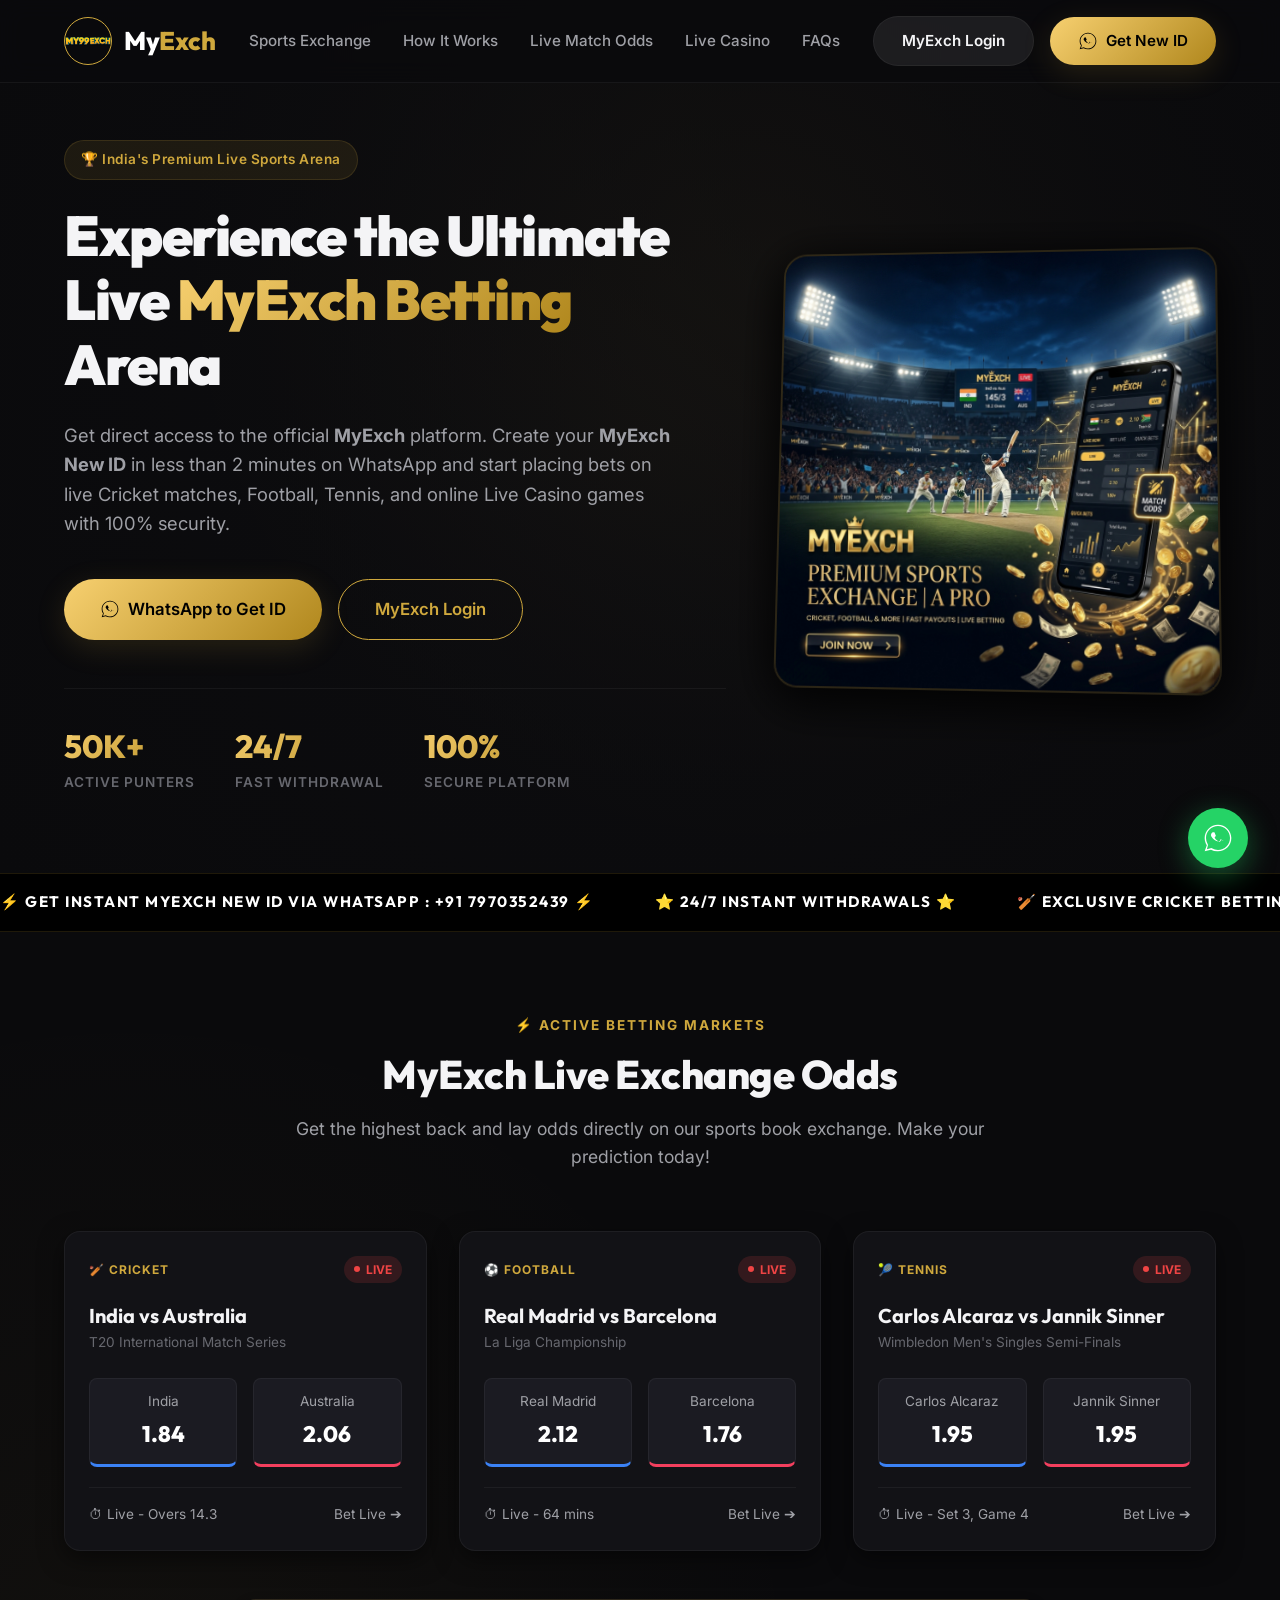
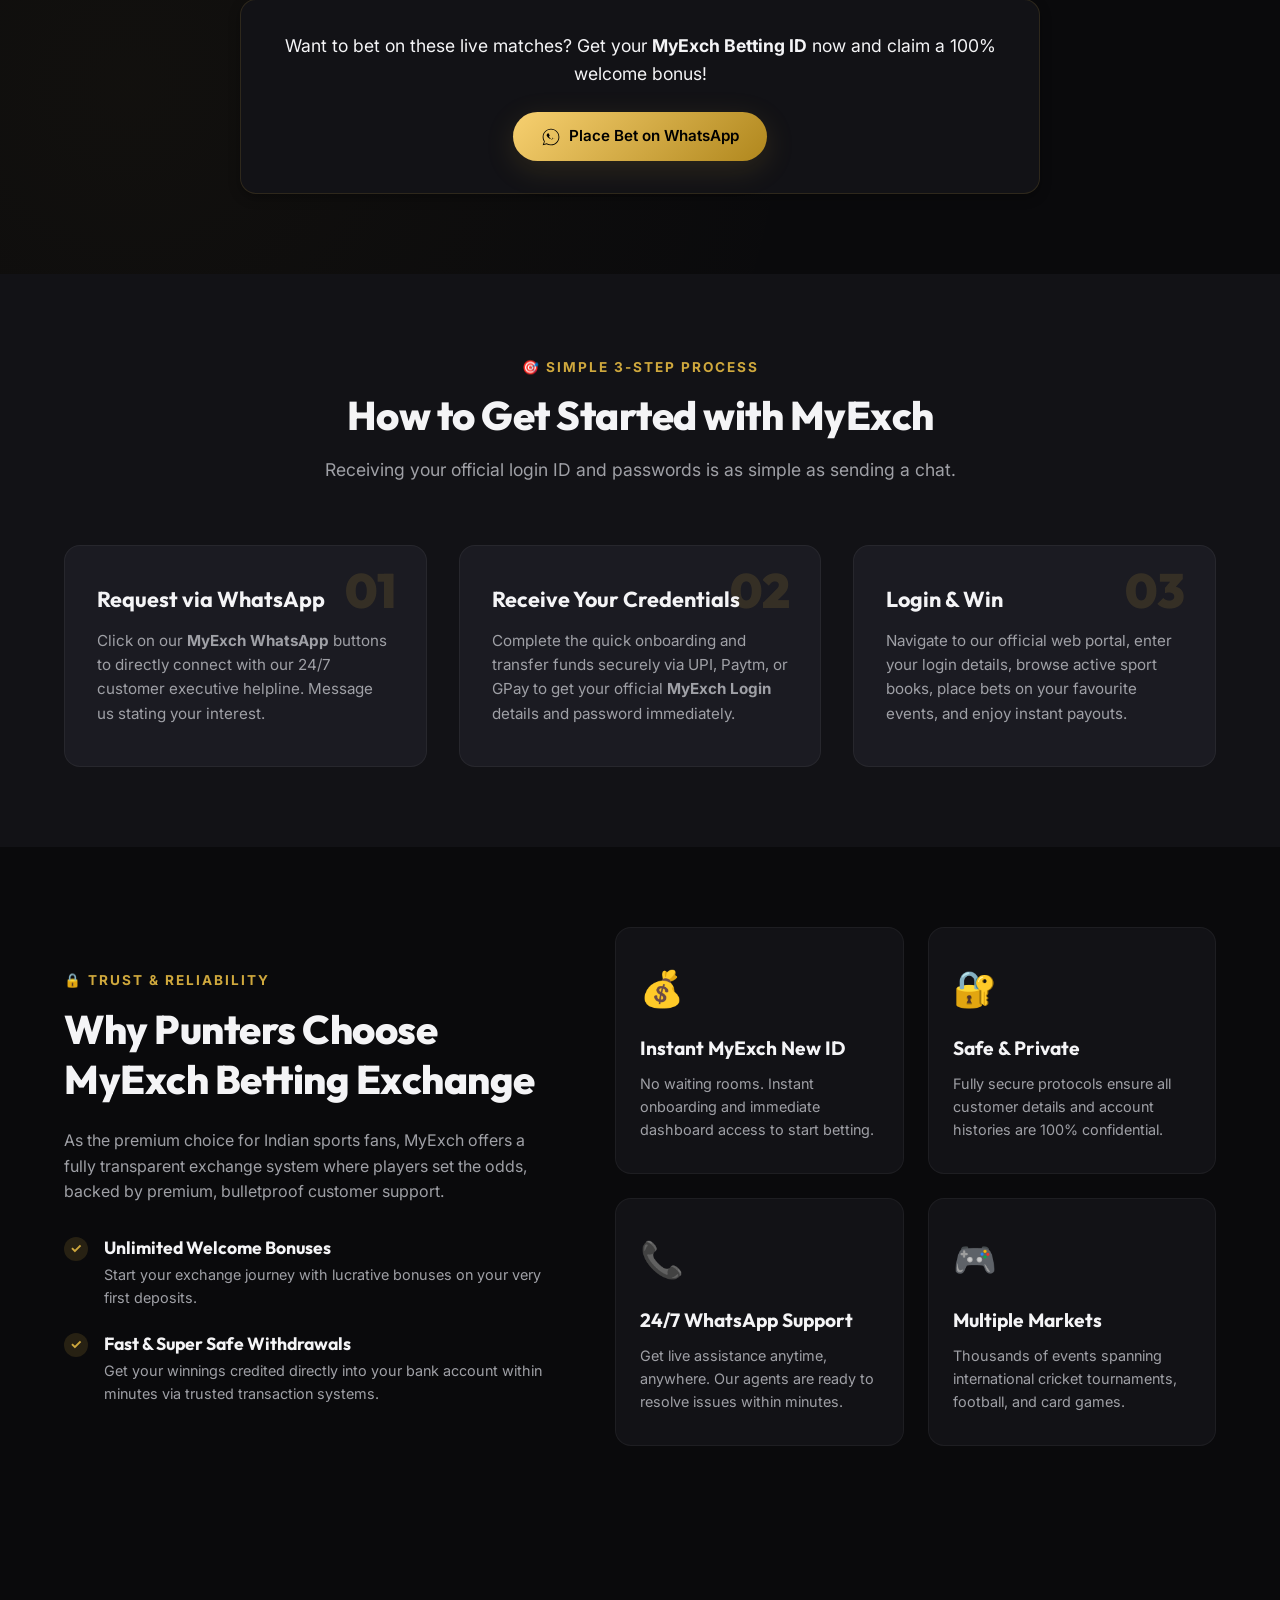
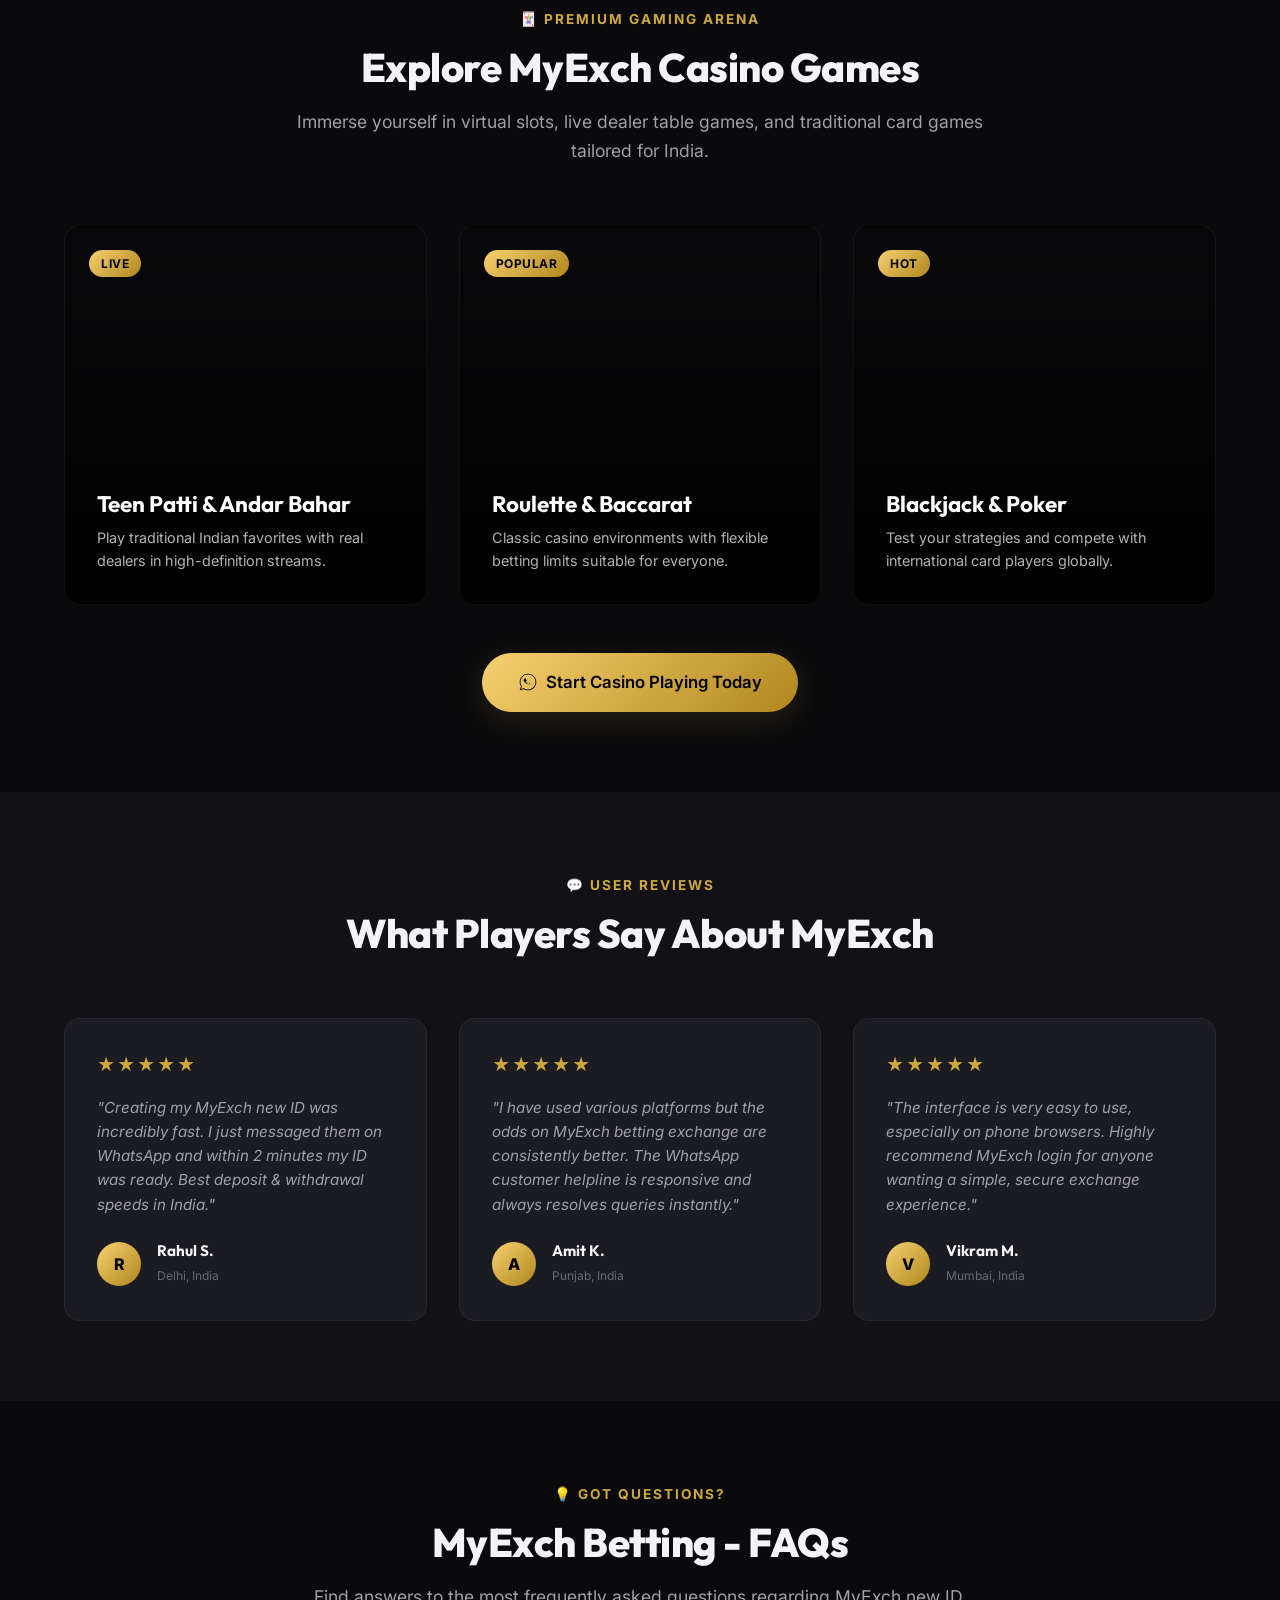
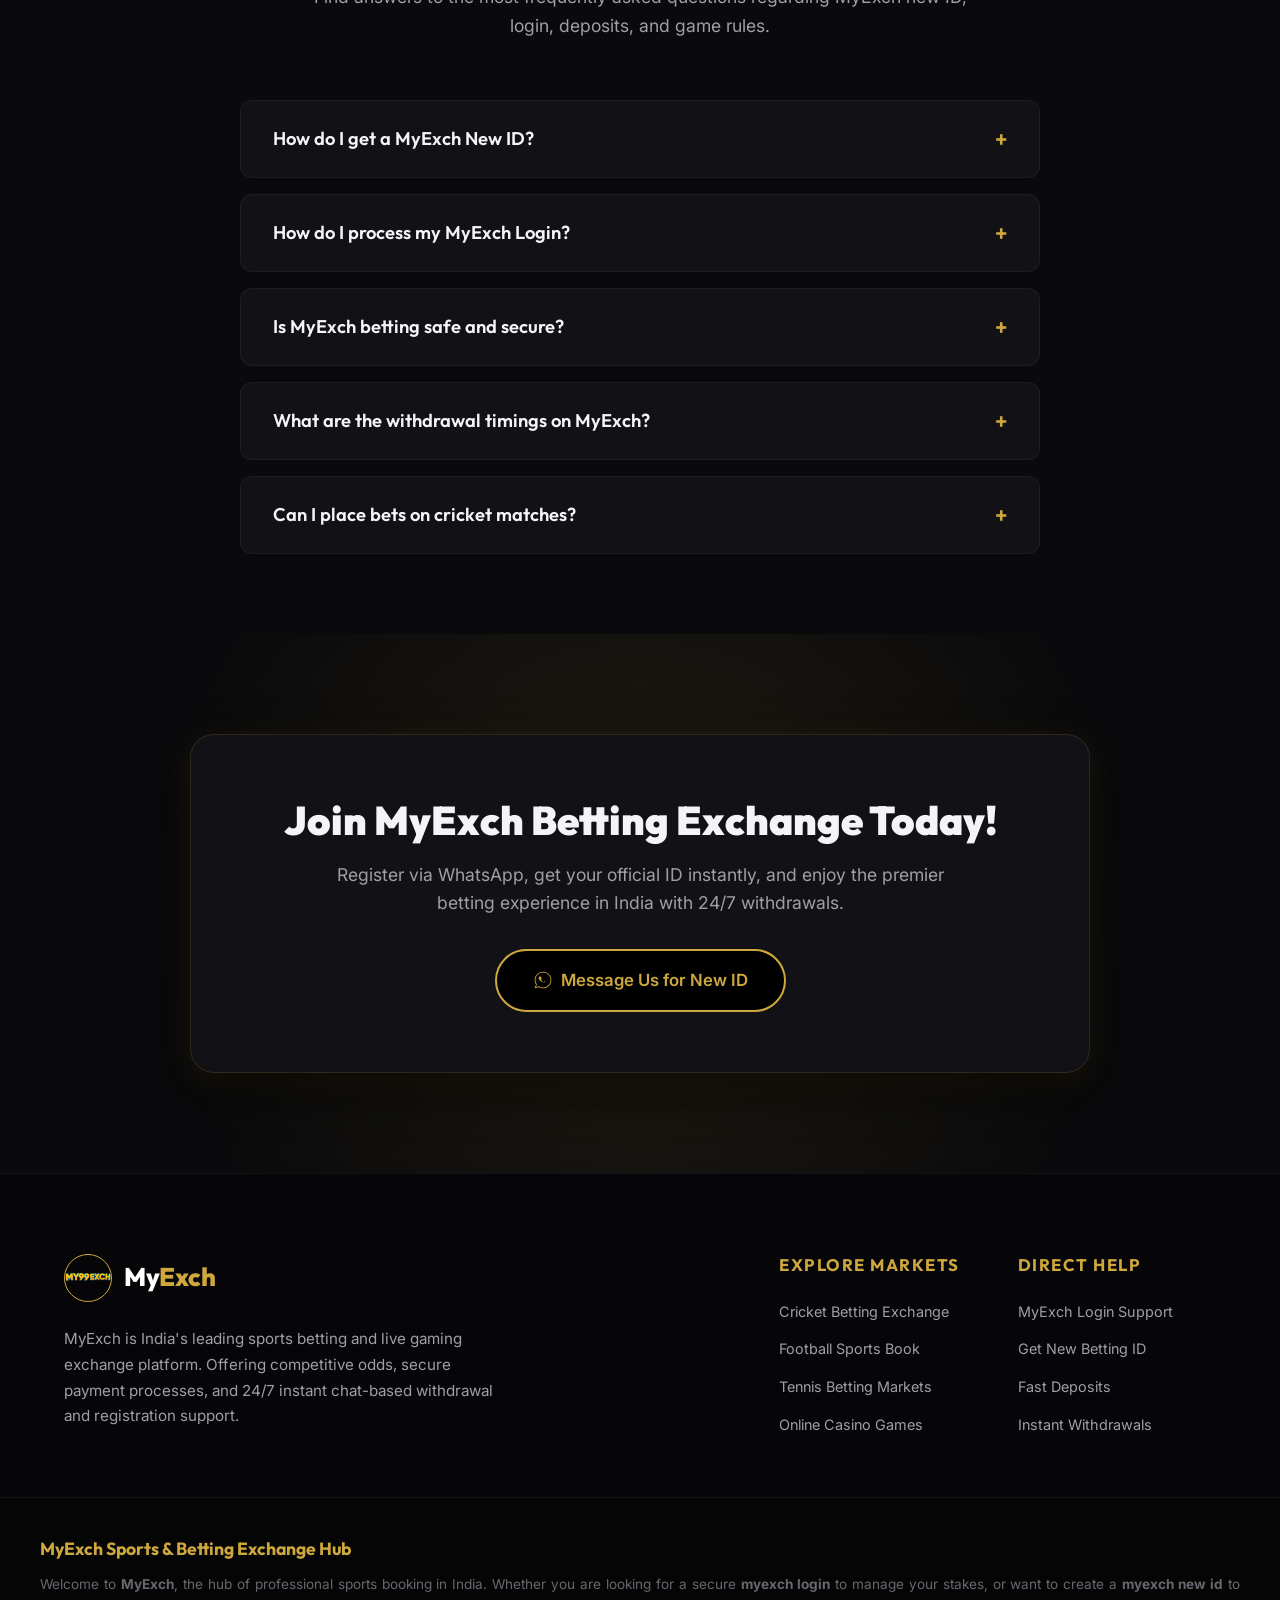
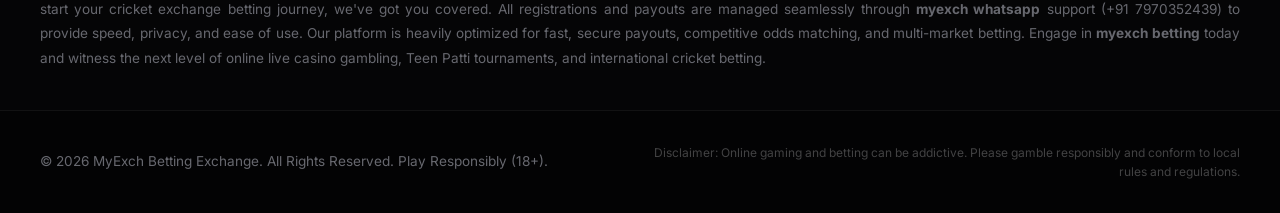
==== exchange.html @ 4259f076 "first commit" ====
<!DOCTYPE html>
<html lang="en">
<head>
    <meta charset="UTF-8">
    <meta name="viewport" content="width=device-width, initial-scale=1.0">
    <meta name="robots" content="index, follow">
    <title>MyExch Sports Book | Live Cricket Betting Exchange & Online Casino</title>
    
    <!-- SEO Meta Tags -->
    <meta name="description" content="Play on the official MyExch sports book exchange. Get real-time high back & lay odds for Cricket, Football, and Tennis. Message MyExch WhatsApp (7970352439) to start betting today.">
    <meta name="keywords" content="myexch, myexch betting, myexch new id, myexch login, myexch whatsapp, sports exchange india, live odds cricket exchange">
    <link rel="canonical" href="https://myexch.net.in/exchange.html">
    
    <!-- Open Graph / Facebook -->
    <meta property="og:type" content="website">
    <meta property="og:url" content="https://myexch.net.in/exchange.html">
    <meta property="og:title" content="MyExch Sports Book | Live Cricket Betting Exchange & Online Casino">
    <meta property="og:description" content="Play on the official MyExch sports book exchange. Live match odds, Teen Patti, and fast 24/7 withdrawals. Get your ID instantly via WhatsApp.">
    <meta property="og:image" content="assets/banner.png">

    <!-- Twitter -->
    <meta property="twitter:card" content="summary_large_image">
    <meta property="twitter:url" content="https://myexch.net.in/exchange.html">
    <meta property="twitter:title" content="MyExch Sports Book | Live Cricket Betting Exchange & Online Casino">
    <meta property="twitter:description" content="Play on the official MyExch sports book exchange. Live match odds, Teen Patti, and fast 24/7 withdrawals. Get your ID instantly via WhatsApp.">
    <meta property="twitter:image" content="assets/banner.png">

    <!-- Favicon -->
    <link rel="icon" type="image/png" href="assets/my99exch.black.png">
    
    <!-- Google Fonts -->
    <link rel="preconnect" href="https://fonts.googleapis.com">
    <link rel="preconnect" href="https://fonts.gstatic.com" crossorigin>
    <link href="https://fonts.googleapis.com/css2?family=Inter:wght@300;400;500;600;700;800&family=Outfit:wght@400;500;600;700;800;900&display=swap" rel="stylesheet">
    
    <!-- Core CSS -->
    <link rel="stylesheet" href="style.css">

    <!-- Structured Data (JSON-LD) for SEO -->
    <script type="application/ld+json">
    {
      "@context": "https://schema.org",
      "@type": "WebPage",
      "name": "MyExch Sports Book Exchange",
      "description": "Live match odds simulator and casino lobby for MyExch online exchange.",
      "url": "https://myexch.net.in/exchange.html",
      "image": "https://myexch.net.in/assets/banner.png"
    }
    </script>
</head>
<body>

    <!-- Header Navigation -->
    <header class="header">
        <div class="header-container">
            <a href="exchange.html" class="logo-link">
                <img src="assets/my99exch.black.png" alt="MyExch Logo" class="nav-logo" id="main-logo">
                <span class="logo-text">My<span>Exch</span></span>
            </a>
            
            <nav class="nav-menu" id="navMenu">
                <ul>
                    <li><a href="#sports-exchange">Sports Exchange</a></li>
                    <li><a href="#how-it-works">How It Works</a></li>
                    <li><a href="#live-odds">Live Match Odds</a></li>
                    <li><a href="#casino">Live Casino</a></li>
                    <li><a href="#faqs">FAQs</a></li>
                </ul>
            </nav>
            
            <div class="header-ctas">
                <a href="/" class="btn btn-secondary">MyExch Login</a>
                <a href="https://wa.me/917970352439?text=Hello%20MyExch%2C%20I%20want%20to%20create%20a%20new%20betting%20ID." target="_blank" class="btn btn-primary whatsapp-btn-track">
                    <svg viewBox="0 0 24 24" class="icon-whatsapp-svg"><path fill="currentColor" d="M12.003 21.003a8.97 8.97 0 0 1-4.59-1.252l-.33-.196-3.41.895.91-3.324-.216-.344a8.96 8.96 0 0 1-1.37-4.782c0-4.96 4.04-9 9-9 4.96 0 9 4.04 9 9 0 4.96-4.04 9-9 9m0-19c-5.52 0-10 4.48-10 10 0 2.01.6 3.88 1.62 5.46L2 22l4.72-1.24A9.97 9.97 0 0 0 12.003 22c5.52 0 10-4.48 10-10s-4.48-10-10-10m4.66 12.44c-.25-.13-1.5-.74-1.74-.82-.23-.09-.4-.13-.57.13-.17.25-.66.82-.8 1-.15.17-.29.2-.54.08-.25-.13-1.06-.39-2.03-1.25-.75-.67-1.26-1.5-1.4-1.75-.15-.25-.02-.39.11-.51.11-.11.25-.29.37-.43.12-.15.17-.25.25-.42.09-.17.04-.33-.02-.46-.07-.13-.57-1.39-.79-1.9-.21-.52-.42-.45-.57-.45-.15 0-.32-.02-.49-.02-.17 0-.45.06-.69.32-.24.25-.92.9-1.01 1.74s.62 1.66.71 1.78c.09.12 1.22 1.87 2.96 2.62.42.18.74.29.99.37.42.13.8.11 1.1.07.34-.05 1.05-.43 1.2-.85.15-.42.15-.79.1-.85-.05-.06-.17-.1-.42-.23"/></svg>
                    <span>Get New ID</span>
                </a>
            </div>
            
            <button class="mobile-toggle" onclick="toggleMenu()">
                <span></span>
                <span></span>
                <span></span>
            </button>
        </div>
    </header>

    <!-- Main Content Section -->
    <main>
        
        <!-- Hero Section -->
        <section class="hero-section" id="home">
            <div class="hero-bg-overlay"></div>
            <div class="hero-container">
                <div class="hero-content">
                    <span class="hero-badge">🏆 India's Premium Live Sports Arena</span>
                    <h1 class="hero-title">Experience the Ultimate Live <span class="highlight">MyExch Betting</span> Arena</h1>
                    <p class="hero-description">
                        Get direct access to the official <strong>MyExch</strong> platform. Create your <strong>MyExch New ID</strong> in less than 2 minutes on WhatsApp and start placing bets on live Cricket matches, Football, Tennis, and online Live Casino games with 100% security.
                    </p>
                    <div class="hero-cta-group">
                        <a href="https://wa.me/917970352439?text=Hi%20MyExch%2C%20I%20want%20to%20get%20my%20new%20betting%20ID%20right%20now." target="_blank" class="btn btn-primary btn-lg whatsapp-btn-track">
                            <svg viewBox="0 0 24 24" class="icon-whatsapp-svg"><path fill="currentColor" d="M12.003 21.003a8.97 8.97 0 0 1-4.59-1.252l-.33-.196-3.41.895.91-3.324-.216-.344a8.96 8.96 0 0 1-1.37-4.782c0-4.96 4.04-9 9-9 4.96 0 9 4.04 9 9 0 4.96-4.04 9-9 9m0-19c-5.52 0-10 4.48-10 10 0 2.01.6 3.88 1.62 5.46L2 22l4.72-1.24A9.97 9.97 0 0 0 12.003 22c5.52 0 10-4.48 10-10s-4.48-10-10-10m4.66 12.44c-.25-.13-1.5-.74-1.74-.82-.23-.09-.4-.13-.57.13-.17.25-.66.82-.8 1-.15.17-.29.2-.54.08-.25-.13-1.06-.39-2.03-1.25-.75-.67-1.26-1.5-1.4-1.75-.15-.25-.02-.39.11-.51.11-.11.25-.29.37-.43.12-.15.17-.25.25-.42.09-.17.04-.33-.02-.46-.07-.13-.57-1.39-.79-1.9-.21-.52-.42-.45-.57-.45-.15 0-.32-.02-.49-.02-.17 0-.45.06-.69.32-.24.25-.92.9-1.01 1.74s.62 1.66.71 1.78c.09.12 1.22 1.87 2.96 2.62.42.18.74.29.99.37.42.13.8.11 1.1.07.34-.05 1.05-.43 1.2-.85.15-.42.15-.79.1-.85-.05-.06-.17-.1-.42-.23"/></svg>
                            <span>WhatsApp to Get ID</span>
                        </a>
                        <a href="/" class="btn btn-outline btn-lg">MyExch Login</a>
                    </div>
                    
                    <div class="hero-stats">
                        <div class="stat-item">
                            <span class="stat-num">50K+</span>
                            <span class="stat-lbl">Active Punters</span>
                        </div>
                        <div class="stat-item">
                            <span class="stat-num">24/7</span>
                            <span class="stat-lbl">Fast Withdrawal</span>
                        </div>
                        <div class="stat-item">
                            <span class="stat-num">100%</span>
                            <span class="stat-lbl">Secure Platform</span>
                        </div>
                    </div>
                </div>
                
                <div class="hero-image-wrapper">
                    <img src="assets/banner.png" alt="MyExch Online Sports Betting and Live Exchange Mockup" class="hero-img">
                </div>
            </div>
        </section>

        <!-- Quick Info Ribbon -->
        <div class="info-ribbon">
            <div class="ribbon-slider">
                <div class="ribbon-track">
                    <span>⚡ GET INSTANT MYEXCH NEW ID VIA WHATSAPP : +91 7970352439 ⚡</span>
                    <span>⭐ 24/7 INSTANT WITHDRAWALS ⭐</span>
                    <span>🏏 EXCLUSIVE CRICKET BETTING EXCHANGE ODDS 🏏</span>
                    <span>♠️ LIVE TEEN PATTI & CASINO PLATFORM ♠️</span>
                    <span>⚡ GET INSTANT MYEXCH NEW ID VIA WHATSAPP : +91 7970352439 ⚡</span>
                    <span>⭐ 24/7 INSTANT WITHDRAWALS ⭐</span>
                    <span>🏏 EXCLUSIVE CRICKET BETTING EXCHANGE ODDS 🏏</span>
                    <span>♠️ LIVE TEEN PATTI & CASINO PLATFORM ♠️</span>
                </div>
            </div>
        </div>

        <!-- Live Match Odds Simulator Section -->
        <section class="live-odds-section" id="live-odds">
            <div class="section-container">
                <div class="section-header">
                    <span class="subheading">⚡ Active Betting Markets</span>
                    <h2 class="section-title">MyExch Live Exchange Odds</h2>
                    <p class="section-desc">Get the highest back and lay odds directly on our sports book exchange. Make your prediction today!</p>
                </div>
                
                <div class="odds-grid" id="oddsGrid">
                    <!-- Cards will be populated and updated dynamically via script.js -->
                    <div class="odd-card skeleton"></div>
                    <div class="odd-card skeleton"></div>
                    <div class="odd-card skeleton"></div>
                </div>
                
                <div class="odds-cta-box">
                    <p>Want to bet on these live matches? Get your <strong>MyExch Betting ID</strong> now and claim a 100% welcome bonus!</p>
                    <a href="https://wa.me/917970352439?text=Hi%20MyExch%2C%20I%20saw%20the%20live%20odds%20and%20I%20want%20to%20get%20a%20new%20betting%20ID." target="_blank" class="btn btn-primary whatsapp-btn-track">
                        <svg viewBox="0 0 24 24" class="icon-whatsapp-svg"><path fill="currentColor" d="M12.003 21.003a8.97 8.97 0 0 1-4.59-1.252l-.33-.196-3.41.895.91-3.324-.216-.344a8.96 8.96 0 0 1-1.37-4.782c0-4.96 4.04-9 9-9 4.96 0 9 4.04 9 9 0 4.96-4.04 9-9 9m0-19c-5.52 0-10 4.48-10 10 0 2.01.6 3.88 1.62 5.46L2 22l4.72-1.24A9.97 9.97 0 0 0 12.003 22c5.52 0 10-4.48 10-10s-4.48-10-10-10m4.66 12.44c-.25-.13-1.5-.74-1.74-.82-.23-.09-.4-.13-.57.13-.17.25-.66.82-.8 1-.15.17-.29.2-.54.08-.25-.13-1.06-.39-2.03-1.25-.75-.67-1.26-1.5-1.4-1.75-.15-.25-.02-.39.11-.51.11-.11.25-.29.37-.43.12-.15.17-.25.25-.42.09-.17.04-.33-.02-.46-.07-.13-.57-1.39-.79-1.9-.21-.52-.42-.45-.57-.45-.15 0-.32-.02-.49-.02-.17 0-.45.06-.69.32-.24.25-.92.9-1.01 1.74s.62 1.66.71 1.78c.09.12 1.22 1.87 2.96 2.62.42.18.74.29.99.37.42.13.8.11 1.1.07.34-.05 1.05-.43 1.2-.85.15-.42.15-.79.1-.85-.05-.06-.17-.1-.42-.23"/></svg>
                        <span>Place Bet on WhatsApp</span>
                    </a>
                </div>
            </div>
        </section>

        <!-- How It Works Section -->
        <section class="how-it-works-section" id="how-it-works">
            <div class="section-container">
                <div class="section-header">
                    <span class="subheading">🎯 Simple 3-Step Process</span>
                    <h2 class="section-title">How to Get Started with MyExch</h2>
                    <p class="section-desc">Receiving your official login ID and passwords is as simple as sending a chat.</p>
                </div>
                
                <div class="steps-flow">
                    <div class="step-card">
                        <div class="step-num-badge">01</div>
                        <h3>Request via WhatsApp</h3>
                        <p>Click on our <strong>MyExch WhatsApp</strong> buttons to directly connect with our 24/7 customer executive helpline. Message us stating your interest.</p>
                    </div>
                    <div class="step-card">
                        <div class="step-num-badge">02</div>
                        <h3>Receive Your Credentials</h3>
                        <p>Complete the quick onboarding and transfer funds securely via UPI, Paytm, or GPay to get your official <strong>MyExch Login</strong> details and password immediately.</p>
                    </div>
                    <div class="step-card">
                        <div class="step-num-badge">03</div>
                        <h3>Login & Win</h3>
                        <p>Navigate to our official web portal, enter your login details, browse active sport books, place bets on your favourite events, and enjoy instant payouts.</p>
                    </div>
                </div>
            </div>
        </section>

        <!-- Features/Trust Section -->
        <section class="features-section" id="sports-exchange">
            <div class="section-container">
                <div class="features-grid">
                    <div class="features-intro">
                        <span class="subheading">🔒 Trust & Reliability</span>
                        <h2 class="section-title">Why Punters Choose MyExch Betting Exchange</h2>
                        <p>As the premium choice for Indian sports fans, MyExch offers a fully transparent exchange system where players set the odds, backed by premium, bulletproof customer support.</p>
                        <div class="feature-bullets">
                            <div class="bullet-item">
                                <span class="bullet-icon">✓</span>
                                <div>
                                    <h4>Unlimited Welcome Bonuses</h4>
                                    <p>Start your exchange journey with lucrative bonuses on your very first deposits.</p>
                                </div>
                            </div>
                            <div class="bullet-item">
                                <span class="bullet-icon">✓</span>
                                <div>
                                    <h4>Fast & Super Safe Withdrawals</h4>
                                    <p>Get your winnings credited directly into your bank account within minutes via trusted transaction systems.</p>
                                </div>
                            </div>
                        </div>
                    </div>
                    
                    <div class="features-cards-grid">
                        <div class="f-card">
                            <div class="f-icon">💰</div>
                            <h3>Instant MyExch New ID</h3>
                            <p>No waiting rooms. Instant onboarding and immediate dashboard access to start betting.</p>
                        </div>
                        <div class="f-card">
                            <div class="f-icon">🔐</div>
                            <h3>Safe & Private</h3>
                            <p>Fully secure protocols ensure all customer details and account histories are 100% confidential.</p>
                        </div>
                        <div class="f-card">
                            <div class="f-icon">📞</div>
                            <h3>24/7 WhatsApp Support</h3>
                            <p>Get live assistance anytime, anywhere. Our agents are ready to resolve issues within minutes.</p>
                        </div>
                        <div class="f-card">
                            <div class="f-icon">🎮</div>
                            <h3>Multiple Markets</h3>
                            <p>Thousands of events spanning international cricket tournaments, football, and card games.</p>
                        </div>
                    </div>
                </div>
            </div>
        </section>

        <!-- Casino Lobby Preview Section -->
        <section class="casino-section" id="casino">
            <div class="section-container">
                <div class="section-header">
                    <span class="subheading">🃏 Premium Gaming Arena</span>
                    <h2 class="section-title">Explore MyExch Casino Games</h2>
                    <p class="section-desc">Immerse yourself in virtual slots, live dealer table games, and traditional card games tailored for India.</p>
                </div>
                
                <div class="casino-grid">
                    <div class="casino-card" style="background-image: linear-gradient(to bottom, rgba(0,0,0,0.1), rgba(0,0,0,0.9)), url('https://images.unsplash.com/photo-1596838132731-3301c3fd4317?auto=format&fit=crop&q=80&w=600');">
                        <div class="casino-badge">Live</div>
                        <div class="casino-content">
                            <h3>Teen Patti & Andar Bahar</h3>
                            <p>Play traditional Indian favorites with real dealers in high-definition streams.</p>
                        </div>
                    </div>
                    <div class="casino-card" style="background-image: linear-gradient(to bottom, rgba(0,0,0,0.1), rgba(0,0,0,0.9)), url('https://images.unsplash.com/photo-1511193311914-0346f16efe90?auto=format&fit=crop&q=80&w=600');">
                        <div class="casino-badge">Popular</div>
                        <div class="casino-content">
                            <h3>Roulette & Baccarat</h3>
                            <p>Classic casino environments with flexible betting limits suitable for everyone.</p>
                        </div>
                    </div>
                    <div class="casino-card" style="background-image: linear-gradient(to bottom, rgba(0,0,0,0.1), rgba(0,0,0,0.9)), url('https://images.unsplash.com/photo-1606167668584-78701c57f13d?auto=format&fit=crop&q=80&w=600');">
                        <div class="casino-badge">Hot</div>
                        <div class="casino-content">
                            <h3>Blackjack & Poker</h3>
                            <p>Test your strategies and compete with international card players globally.</p>
                        </div>
                    </div>
                </div>
                
                <div class="casino-cta-wrapper">
                    <a href="https://wa.me/917970352439?text=Hi%20MyExch%2C%20I%20want%20to%20play%20Live%20Casino%20games.%20Please%20set%20up%20my%20ID." target="_blank" class="btn btn-primary btn-lg whatsapp-btn-track">
                        <svg viewBox="0 0 24 24" class="icon-whatsapp-svg"><path fill="currentColor" d="M12.003 21.003a8.97 8.97 0 0 1-4.59-1.252l-.33-.196-3.41.895.91-3.324-.216-.344a8.96 8.96 0 0 1-1.37-4.782c0-4.96 4.04-9 9-9 4.96 0 9 4.04 9 9 0 4.96-4.04 9-9 9m0-19c-5.52 0-10 4.48-10 10 0 2.01.6 3.88 1.62 5.46L2 22l4.72-1.24A9.97 9.97 0 0 0 12.003 22c5.52 0 10-4.48 10-10s-4.48-10-10-10m4.66 12.44c-.25-.13-1.5-.74-1.74-.82-.23-.09-.4-.13-.57.13-.17.25-.66.82-.8 1-.15.17-.29.2-.54.08-.25-.13-1.06-.39-2.03-1.25-.75-.67-1.26-1.5-1.4-1.75-.15-.25-.02-.39.11-.51.11-.11.25-.29.37-.43.12-.15.17-.25.25-.42.09-.17.04-.33-.02-.46-.07-.13-.57-1.39-.79-1.9-.21-.52-.42-.45-.57-.45-.15 0-.32-.02-.49-.02-.17 0-.45.06-.69.32-.24.25-.92.9-1.01 1.74s.62 1.66.71 1.78c.09.12 1.22 1.87 2.96 2.62.42.18.74.29.99.37.42.13.8.11 1.1.07.34-.05 1.05-.43 1.2-.85.15-.42.15-.79.1-.85-.05-.06-.17-.1-.42-.23"/></svg>
                        <span>Start Casino Playing Today</span>
                    </a>
                </div>
            </div>
        </section>

        <!-- Testimonials Section -->
        <section class="testimonials-section">
            <div class="section-container">
                <div class="section-header">
                    <span class="subheading">💬 User Reviews</span>
                    <h2 class="section-title">What Players Say About MyExch</h2>
                </div>
                
                <div class="testimonials-grid">
                    <div class="t-card">
                        <div class="stars">★★★★★</div>
                        <p class="t-text">"Creating my MyExch new ID was incredibly fast. I just messaged them on WhatsApp and within 2 minutes my ID was ready. Best deposit & withdrawal speeds in India."</p>
                        <div class="t-author">
                            <span class="avatar">R</span>
                            <div>
                                <h4>Rahul S.</h4>
                                <span class="location">Delhi, India</span>
                            </div>
                        </div>
                    </div>
                    <div class="t-card">
                        <div class="stars">★★★★★</div>
                        <p class="t-text">"I have used various platforms but the odds on MyExch betting exchange are consistently better. The WhatsApp customer helpline is responsive and always resolves queries instantly."</p>
                        <div class="t-author">
                            <span class="avatar">A</span>
                            <div>
                                <h4>Amit K.</h4>
                                <span class="location">Punjab, India</span>
                            </div>
                        </div>
                    </div>
                    <div class="t-card">
                        <div class="stars">★★★★★</div>
                        <p class="t-text">"The interface is very easy to use, especially on phone browsers. Highly recommend MyExch login for anyone wanting a simple, secure exchange experience."</p>
                        <div class="t-author">
                            <span class="avatar">V</span>
                            <div>
                                <h4>Vikram M.</h4>
                                <span class="location">Mumbai, India</span>
                            </div>
                        </div>
                    </div>
                </div>
            </div>
        </section>

        <!-- FAQ Section -->
        <section class="faq-section" id="faqs">
            <div class="section-container">
                <div class="section-header">
                    <span class="subheading">💡 Got Questions?</span>
                    <h2 class="section-title">MyExch Betting - FAQs</h2>
                    <p class="section-desc">Find answers to the most frequently asked questions regarding MyExch new ID, login, deposits, and game rules.</p>
                </div>
                
                <div class="faq-accordion-wrapper">
                    <div class="faq-item">
                        <button class="faq-toggle">
                            <span>How do I get a MyExch New ID?</span>
                            <span class="faq-icon">+</span>
                        </button>
                        <div class="faq-content">
                            <p>To get a <strong>MyExch New ID</strong>, simply click on any of our WhatsApp buttons or add our helper number <strong>7970352439</strong>. Message our representative, make a safe deposit, and they will share your unique username and secure login password immediately.</p>
                        </div>
                    </div>
                    <div class="faq-item">
                        <button class="faq-toggle">
                            <span>How do I process my MyExch Login?</span>
                            <span class="faq-icon">+</span>
                        </button>
                        <div class="faq-content">
                            <p>Once you get your login details on the <strong>MyExch WhatsApp</strong> customer chat, click on the "MyExch Login" button on the top menu. It will guide you directly to the secure official exchange server where you can enter your credentials and log in safely.</p>
                        </div>
                    </div>
                    <div class="faq-item">
                        <button class="faq-toggle">
                            <span>Is MyExch betting safe and secure?</span>
                            <span class="faq-icon">+</span>
                        </button>
                        <div class="faq-content">
                            <p>Yes, <strong>MyExch betting</strong> utilizes industry-standard security protocols and high-grade data encryption to ensure your funds, transactions, and private details are kept completely safe and anonymous at all times.</p>
                        </div>
                    </div>
                    <div class="faq-item">
                        <button class="faq-toggle">
                            <span>What are the withdrawal timings on MyExch?</span>
                            <span class="faq-icon">+</span>
                        </button>
                        <div class="faq-content">
                            <p>MyExch supports 24/7 withdrawals. Once you submit a withdrawal request to the MyExch WhatsApp support line, the funds will be transferred to your preferred payment account (UPI, GPay, Paytm, or Net Banking) within 10 to 15 minutes.</p>
                        </div>
                    </div>
                    <div class="faq-item">
                        <button class="faq-toggle">
                            <span>Can I place bets on cricket matches?</span>
                            <span class="faq-icon">+</span>
                        </button>
                        <div class="faq-content">
                            <p>Absolutely! Cricket betting is the main highlight of the MyExch platform. You can bet on all major leagues including IPL, T20 World Cup, Test matches, Big Bash League, and other international formats with high exchange odds.</p>
                        </div>
                    </div>
                </div>
            </div>
        </section>

        <!-- Final CTA Banner -->
        <section class="cta-banner-section">
            <div class="cta-banner-container">
                <h2>Join MyExch Betting Exchange Today!</h2>
                <p>Register via WhatsApp, get your official ID instantly, and enjoy the premier betting experience in India with 24/7 withdrawals.</p>
                <div class="cta-buttons">
                    <a href="https://wa.me/917970352439?text=Hello%20MyExch%2C%20I%20want%20to%20register%20and%20get%20my%20new%20ID%20now." target="_blank" class="btn btn-gold btn-lg whatsapp-btn-track">
                        <svg viewBox="0 0 24 24" class="icon-whatsapp-svg"><path fill="currentColor" d="M12.003 21.003a8.97 8.97 0 0 1-4.59-1.252l-.33-.196-3.41.895.91-3.324-.216-.344a8.96 8.96 0 0 1-1.37-4.782c0-4.96 4.04-9 9-9 4.96 0 9 4.04 9 9 0 4.96-4.04 9-9 9m0-19c-5.52 0-10 4.48-10 10 0 2.01.6 3.88 1.62 5.46L2 22l4.72-1.24A9.97 9.97 0 0 0 12.003 22c5.52 0 10-4.48 10-10s-4.48-10-10-10m4.66 12.44c-.25-.13-1.5-.74-1.74-.82-.23-.09-.4-.13-.57.13-.17.25-.66.82-.8 1-.15.17-.29.2-.54.08-.25-.13-1.06-.39-2.03-1.25-.75-.67-1.26-1.5-1.4-1.75-.15-.25-.02-.39.11-.51.11-.11.25-.29.37-.43.12-.15.17-.25.25-.42.09-.17.04-.33-.02-.46-.07-.13-.57-1.39-.79-1.9-.21-.52-.42-.45-.57-.45-.15 0-.32-.02-.49-.02-.17 0-.45.06-.69.32-.24.25-.92.9-1.01 1.74s.62 1.66.71 1.78c.09.12 1.22 1.87 2.96 2.62.42.18.74.29.99.37.42.13.8.11 1.1.07.34-.05 1.05-.43 1.2-.85.15-.42.15-.79.1-.85-.05-.06-.17-.1-.42-.23"/></svg>
                        <span>Message Us for New ID</span>
                    </a>
                </div>
            </div>
        </section>

    </main>

    <!-- Footer -->
    <footer class="footer">
        <div class="footer-container">
            <div class="footer-brand">
                <a href="exchange.html" class="logo-link">
                    <img src="assets/my99exch.black.png" alt="MyExch Logo in Footer" class="nav-logo">
                    <span class="logo-text">My<span>Exch</span></span>
                </a>
                <p class="brand-info">MyExch is India's leading sports betting and live gaming exchange platform. Offering competitive odds, secure payment processes, and 24/7 instant chat-based withdrawal and registration support.</p>
            </div>
            
            <div class="footer-links-group">
                <div class="footer-col">
                    <h3>Explore Markets</h3>
                    <ul>
                        <li><a href="#live-odds">Cricket Betting Exchange</a></li>
                        <li><a href="#live-odds">Football Sports Book</a></li>
                        <li><a href="#live-odds">Tennis Betting Markets</a></li>
                        <li><a href="#casino">Online Casino Games</a></li>
                    </ul>
                </div>
                <div class="footer-col">
                    <h3>Direct Help</h3>
                    <ul>
                        <li><a href="https://wa.me/917970352439?text=Hello%2C%20I%20need%20support%20regarding%20MyExch%20Login." target="_blank">MyExch Login Support</a></li>
                        <li><a href="https://wa.me/917970352439?text=Hi%2C%20I%20want%20to%20register%20a%20MyExch%20new%20ID." target="_blank">Get New Betting ID</a></li>
                        <li><a href="https://wa.me/917970352439?text=Hi%20MyExch%2C%20I%20want%20to%20make%20a%20deposit." target="_blank">Fast Deposits</a></li>
                        <li><a href="https://wa.me/917970352439?text=Hi%20MyExch%2C%20I%20want%20to%20withdraw%20my%20winnings." target="_blank">Instant Withdrawals</a></li>
                    </ul>
                </div>
            </div>
        </div>
        
        <!-- SEO Footer Text Content -->
        <div class="footer-seo-content">
            <div class="seo-container">
                <h3>MyExch Sports & Betting Exchange Hub</h3>
                <p>Welcome to <strong>MyExch</strong>, the hub of professional sports booking in India. Whether you are looking for a secure <strong>myexch login</strong> to manage your stakes, or want to create a <strong>myexch new id</strong> to start your cricket exchange betting journey, we've got you covered. All registrations and payouts are managed seamlessly through <strong>myexch whatsapp</strong> support (+91 7970352439) to provide speed, privacy, and ease of use. Our platform is heavily optimized for fast, secure payouts, competitive odds matching, and multi-market betting. Engage in <strong>myexch betting</strong> today and witness the next level of online live casino gambling, Teen Patti tournaments, and international cricket betting.</p>
            </div>
        </div>
        
        <div class="footer-bottom">
            <div class="bottom-container">
                <p class="copyright">&copy; 2026 MyExch Betting Exchange. All Rights Reserved. Play Responsibly (18+).</p>
                <div class="disclaimer-note">Disclaimer: Online gaming and betting can be addictive. Please gamble responsibly and conform to local rules and regulations.</div>
            </div>
        </div>
    </footer>

    <!-- Floating WhatsApp Widget -->
    <a href="https://wa.me/917970352439?text=Hello%20MyExch%2C%20I%20want%20to%20create%20a%20new%20betting%20ID%20instantly." class="floating-whatsapp-widget whatsapp-btn-track" target="_blank" aria-label="Chat with MyExch Support on WhatsApp">
        <span class="whatsapp-tooltip">Get Your ID Now! 🟢</span>
        <svg viewBox="0 0 24 24" class="whatsapp-icon"><path fill="currentColor" d="M12.003 21.003a8.97 8.97 0 0 1-4.59-1.252l-.33-.196-3.41.895.91-3.324-.216-.344a8.96 8.96 0 0 1-1.37-4.782c0-4.96 4.04-9 9-9 4.96 0 9 4.04 9 9 0 4.96-4.04 9-9 9m0-19c-5.52 0-10 4.48-10 10 0 2.01.6 3.88 1.62 5.46L2 22l4.72-1.24A9.97 9.97 0 0 0 12.003 22c5.52 0 10-4.48 10-10s-4.48-10-10-10m4.66 12.44c-.25-.13-1.5-.74-1.74-.82-.23-.09-.4-.13-.57.13-.17.25-.66.82-.8 1-.15.17-.29.2-.54.08-.25-.13-1.06-.39-2.03-1.25-.75-.67-1.26-1.5-1.4-1.75-.15-.25-.02-.39.11-.51.11-.11.25-.29.37-.43.12-.15.17-.25.25-.42.09-.17.04-.33-.02-.46-.07-.13-.57-1.39-.79-1.9-.21-.52-.42-.45-.57-.45-.15 0-.32-.02-.49-.02-.17 0-.45.06-.69.32-.24.25-.92.9-1.01 1.74s.62 1.66.71 1.78c.09.12 1.22 1.87 2.96 2.62.42.18.74.29.99.37.42.13.8.11 1.1.07.34-.05 1.05-.43 1.2-.85.15-.42.15-.79.1-.85-.05-.06-.17-.1-.42-.23"/></svg>
    </a>

    <!-- Core Script -->
    <script src="script.js"></script>
</body>
</html>
---- style.css ----
/* MyExch Landing Page Stylesheet */

/* Design Tokens & Theme Setup */
:root {
    --bg-primary: #0a0a0c;
    --bg-secondary: #121216;
    --bg-tertiary: #1b1b22;
    
    --accent-gold: #cfa83d;
    --accent-gold-hover: #e6bd4d;
    --accent-gold-gradient: linear-gradient(135deg, #f7d070 0%, #b0871d 100%);
    --accent-gold-glow: rgba(207, 168, 61, 0.35);
    
    --text-primary: #f4f4f6;
    --text-secondary: #9fa0a6;
    --text-muted: #67686f;
    
    --border-color: rgba(207, 168, 61, 0.15);
    --border-color-light: rgba(255, 255, 255, 0.05);
    
    --glass-bg: rgba(18, 18, 22, 0.85);
    --glass-border: rgba(207, 168, 61, 0.2);
    
    --whatsapp-green: #25d366;
    --whatsapp-hover: #20ba5a;
    
    --font-primary: 'Inter', sans-serif;
    --font-heading: 'Outfit', sans-serif;
    
    --transition-smooth: all 0.35s cubic-bezier(0.4, 0, 0.2, 1);
    
    --shadow-sm: 0 4px 12px rgba(0, 0, 0, 0.3);
    --shadow-md: 0 8px 24px rgba(0, 0, 0, 0.5);
    --shadow-lg: 0 16px 48px rgba(0, 0, 0, 0.8);
    --shadow-gold: 0 8px 30px rgba(207, 168, 61, 0.15);
}

/* CSS Reset & Defaults */
*, *::before, *::after {
    box-sizing: border-box;
    margin: 0;
    padding: 0;
}

html {
    scroll-behavior: smooth;
    font-size: 16px;
}

body {
    background-color: var(--bg-primary);
    color: var(--text-primary);
    font-family: var(--font-primary);
    line-height: 1.6;
    overflow-x: hidden;
    -webkit-font-smoothing: antialiased;
}

/* Typography */
h1, h2, h3, h4, h5, h6 {
    font-family: var(--font-heading);
    font-weight: 700;
    line-height: 1.25;
    color: var(--text-primary);
}

a {
    color: inherit;
    text-decoration: none;
    transition: var(--transition-smooth);
}

button, input, select, textarea {
    font-family: inherit;
    font-size: inherit;
    color: inherit;
    background: none;
    border: none;
    outline: none;
}

/* Utility Components */
.section-container {
    max-width: 1200px;
    margin: 0 auto;
    padding: 80px 24px;
}

.section-header {
    text-align: center;
    max-width: 700px;
    margin: 0 auto 60px auto;
}

.subheading {
    display: inline-block;
    color: var(--accent-gold);
    text-transform: uppercase;
    font-size: 0.85rem;
    font-weight: 700;
    letter-spacing: 2px;
    margin-bottom: 12px;
}

.section-title {
    font-size: 2.5rem;
    font-weight: 800;
    margin-bottom: 16px;
    letter-spacing: -0.5px;
}

.section-desc {
    color: var(--text-secondary);
    font-size: 1.1rem;
}

.highlight {
    background: var(--accent-gold-gradient);
    -webkit-background-clip: text;
    -webkit-text-fill-color: transparent;
}

.hidden {
    display: none !important;
}

/* Custom Scrollbar */
::-webkit-scrollbar {
    width: 10px;
}
::-webkit-scrollbar-track {
    background: var(--bg-primary);
}
::-webkit-scrollbar-thumb {
    background: var(--bg-tertiary);
    border: 2px solid var(--bg-primary);
    border-radius: 5px;
}
::-webkit-scrollbar-thumb:hover {
    background: var(--accent-gold);
}

/* Button System */
.btn {
    display: inline-flex;
    align-items: center;
    justify-content: center;
    gap: 8px;
    padding: 12px 28px;
    border-radius: 50px;
    font-weight: 600;
    font-size: 0.95rem;
    cursor: pointer;
    transition: var(--transition-smooth);
    white-space: nowrap;
}

.btn-primary {
    background: var(--accent-gold-gradient);
    color: #000;
    box-shadow: var(--shadow-gold);
}

.btn-primary:hover {
    transform: translateY(-2px);
    box-shadow: 0 12px 35px var(--accent-gold-glow);
    filter: brightness(1.1);
}

.btn-secondary {
    background: rgba(255, 255, 255, 0.08);
    color: var(--text-primary);
    border: 1px solid var(--border-color-light);
}

.btn-secondary:hover {
    background: rgba(255, 255, 255, 0.15);
    border-color: var(--accent-gold);
    transform: translateY(-2px);
}

.btn-outline {
    border: 1px solid var(--accent-gold);
    color: var(--accent-gold);
}

.btn-outline:hover {
    background: rgba(207, 168, 61, 0.08);
    transform: translateY(-2px);
}

.btn-gold {
    background: #000;
    color: var(--accent-gold);
    border: 2px solid var(--accent-gold);
}

.btn-gold:hover {
    background: var(--accent-gold);
    color: #000;
    box-shadow: 0 8px 30px var(--accent-gold-glow);
    transform: translateY(-2px);
}

.btn-lg {
    padding: 16px 36px;
    font-size: 1.05rem;
}

.btn-full {
    width: 100%;
}

.icon-whatsapp-svg {
    width: 20px;
    height: 20px;
}

/* Header & Navigation */
.header {
    position: fixed;
    top: 0;
    left: 0;
    width: 100%;
    z-index: 1000;
    background: rgba(10, 10, 12, 0.75);
    backdrop-filter: blur(12px);
    -webkit-backdrop-filter: blur(12px);
    border-bottom: 1px solid var(--border-color-light);
    transition: var(--transition-smooth);
}

.header-container {
    max-width: 1200px;
    margin: 0 auto;
    padding: 16px 24px;
    display: flex;
    align-items: center;
    justify-content: space-between;
}

.logo-link {
    display: flex;
    align-items: center;
    gap: 12px;
}

.nav-logo {
    height: 48px;
    width: 48px;
    object-fit: contain;
    border-radius: 50%;
    border: 1.5px solid var(--accent-gold);
}

.logo-text {
    font-family: var(--font-heading);
    font-weight: 800;
    font-size: 1.6rem;
    letter-spacing: -0.5px;
    color: #fff;
}

.logo-text span {
    color: var(--accent-gold);
}

.nav-menu ul {
    display: flex;
    list-style: none;
    gap: 32px;
}

.nav-menu a {
    font-weight: 500;
    color: var(--text-secondary);
    font-size: 0.95rem;
}

.nav-menu a:hover {
    color: var(--accent-gold);
}

.header-ctas {
    display: flex;
    align-items: center;
    gap: 16px;
}

.mobile-toggle {
    display: none;
    flex-direction: column;
    gap: 6px;
    cursor: pointer;
}

.mobile-toggle span {
    display: block;
    width: 26px;
    height: 3px;
    background-color: var(--text-primary);
    border-radius: 3px;
    transition: var(--transition-smooth);
}

/* Dedicated Login/Signup Page Styles */
.login-page-body {
    background-color: var(--bg-primary);
    background-image: radial-gradient(circle at 50% 10%, rgba(207, 168, 61, 0.08) 0%, rgba(10, 10, 12, 0) 70%);
}

.login-main {
    min-height: 100vh;
    display: flex;
    align-items: center;
    justify-content: center;
    padding: 120px 24px 80px 24px;
    position: relative;
    overflow: hidden;
}

.login-bg-overlay {
    position: absolute;
    top: 0;
    left: 0;
    width: 100%;
    height: 100%;
    background: radial-gradient(circle at center, rgba(18, 18, 22, 0.3) 0%, var(--bg-primary) 100%);
    pointer-events: none;
}

.login-content-wrapper {
    width: 100%;
    max-width: 480px;
    position: relative;
    z-index: 10;
    display: flex;
    flex-direction: column;
    gap: 32px;
}

.login-card {
    background: var(--bg-secondary);
    border: 1px solid var(--border-color);
    border-radius: 24px;
    padding: 40px;
    box-shadow: var(--shadow-lg), var(--shadow-gold);
    display: flex;
    flex-direction: column;
}

.login-card-header {
    text-align: center;
    margin-bottom: 32px;
}

.login-card-logo {
    height: 80px;
    width: 80px;
    object-fit: contain;
    margin-bottom: 20px;
    border-radius: 50%;
    border: 2px solid var(--accent-gold);
    padding: 4px;
    background: #000;
}

.login-card-header h1 {
    font-size: 1.8rem;
    font-weight: 800;
    margin-bottom: 8px;
    color: var(--text-primary);
}

.login-card-header p {
    color: var(--text-secondary);
    font-size: 0.9rem;
}

.login-form {
    display: flex;
    flex-direction: column;
    gap: 20px;
}

.form-group {
    display: flex;
    flex-direction: column;
    gap: 8px;
    text-align: left;
}

.form-group label {
    font-size: 0.85rem;
    font-weight: 600;
    color: var(--text-secondary);
    letter-spacing: 0.5px;
}

.form-group input, .form-group select {
    background: var(--bg-tertiary);
    border: 1px solid var(--border-color-light);
    color: var(--text-primary);
    padding: 14px 18px;
    border-radius: 12px;
    font-size: 0.95rem;
    width: 100%;
    transition: var(--transition-smooth);
}

.form-group input::placeholder {
    color: var(--text-muted);
}

.form-group input:focus, .form-group select:focus {
    border-color: var(--accent-gold);
    box-shadow: 0 0 10px rgba(207, 168, 61, 0.15);
    background: var(--bg-secondary);
}

.form-options {
    display: flex;
    justify-content: space-between;
    align-items: center;
    font-size: 0.85rem;
}

.checkbox-container {
    display: flex;
    align-items: center;
    position: relative;
    padding-left: 28px;
    cursor: pointer;
    user-select: none;
    color: var(--text-secondary);
}

.checkbox-container input {
    position: absolute;
    opacity: 0;
    cursor: pointer;
    height: 0;
    width: 0;
}

.checkmark {
    position: absolute;
    top: 0;
    left: 0;
    height: 18px;
    width: 18px;
    background-color: var(--bg-tertiary);
    border: 1px solid var(--border-color-light);
    border-radius: 4px;
    transition: var(--transition-smooth);
}

.checkbox-container:hover input ~ .checkmark {
    border-color: var(--accent-gold);
}

.checkbox-container input:checked ~ .checkmark {
    background-color: var(--accent-gold);
    border-color: var(--accent-gold);
}

.checkmark::after {
    content: "";
    position: absolute;
    display: none;
}

.checkbox-container input:checked ~ .checkmark::after {
    display: block;
}

.checkbox-container .checkmark::after {
    left: 6px;
    top: 2px;
    width: 5px;
    height: 10px;
    border: solid #000;
    border-width: 0 2px 2px 0;
    transform: rotate(45deg);
}

.forgot-pass-link {
    color: var(--accent-gold);
    font-weight: 500;
}

.forgot-pass-link:hover {
    color: var(--accent-gold-hover);
    text-decoration: underline;
}

/* Spinner Loader */
.btn-spinner {
    width: 20px;
    height: 20px;
    border: 3px solid rgba(0,0,0,0.1);
    border-radius: 50%;
    border-top-color: #000;
    animation: spin 1s ease-in-out infinite;
}

@keyframes spin {
    to { transform: rotate(360deg); }
}

.login-card-divider {
    display: flex;
    align-items: center;
    text-align: center;
    margin: 28px 0;
    color: var(--text-muted);
}

.login-card-divider::before, .login-card-divider::after {
    content: '';
    flex: 1;
    border-bottom: 1px solid var(--border-color-light);
}

.login-card-divider:not(:empty)::before {
    margin-right: .5em;
}

.login-card-divider:not(:empty)::after {
    margin-left: .5em;
}

.login-actions {
    text-align: center;
}

.login-actions h3 {
    font-size: 1.05rem;
    margin-bottom: 8px;
    color: #fff;
}

.login-actions p {
    color: var(--text-secondary);
    font-size: 0.85rem;
    margin-bottom: 20px;
}

.login-footer-text {
    text-align: center;
    color: var(--text-secondary);
    font-size: 0.9rem;
}

.login-footer-text strong {
    color: #fff;
}

.seo-keywords-links {
    margin-top: 16px;
    font-size: 0.8rem;
    color: var(--text-muted);
}

.seo-keywords-links a {
    color: var(--text-secondary);
}

.seo-keywords-links a:hover {
    color: var(--accent-gold);
    text-decoration: underline;
}

/* Hero Section */
.hero-section {
    position: relative;
    padding-top: 140px;
    padding-bottom: 80px;
    overflow: hidden;
    background: radial-gradient(circle at 60% 30%, rgba(207, 168, 61, 0.07) 0%, rgba(10, 10, 12, 0) 60%);
}

.hero-bg-overlay {
    position: absolute;
    top: 0;
    left: 0;
    width: 100%;
    height: 100%;
    background-image: radial-gradient(circle at 50% 50%, rgba(18, 18, 22, 0.3) 0%, var(--bg-primary) 100%);
    pointer-events: none;
}

.hero-container {
    max-width: 1200px;
    margin: 0 auto;
    padding: 0 24px;
    display: grid;
    grid-template-columns: 1.2fr 0.8fr;
    gap: 48px;
    align-items: center;
}

.hero-content {
    position: relative;
    z-index: 2;
}

.hero-badge {
    display: inline-flex;
    align-items: center;
    background: rgba(207, 168, 61, 0.1);
    color: var(--accent-gold);
    border: 1px solid var(--border-color);
    padding: 8px 16px;
    border-radius: 50px;
    font-size: 0.85rem;
    font-weight: 600;
    margin-bottom: 24px;
    letter-spacing: 0.5px;
}

.hero-title {
    font-size: 3.5rem;
    font-weight: 900;
    line-height: 1.15;
    letter-spacing: -1.5px;
    margin-bottom: 24px;
}

.hero-description {
    font-size: 1.15rem;
    color: var(--text-secondary);
    margin-bottom: 40px;
    max-width: 620px;
}

.hero-cta-group {
    display: flex;
    gap: 16px;
    margin-bottom: 48px;
}

.hero-stats {
    display: flex;
    gap: 40px;
    border-top: 1px solid var(--border-color-light);
    padding-top: 32px;
}

.stat-item {
    display: flex;
    flex-direction: column;
}

.stat-num {
    font-family: var(--font-heading);
    font-size: 2rem;
    font-weight: 800;
    color: var(--accent-gold);
    background: var(--accent-gold-gradient);
    -webkit-background-clip: text;
    -webkit-text-fill-color: transparent;
}

.stat-lbl {
    font-size: 0.85rem;
    color: var(--text-muted);
    font-weight: 600;
    text-transform: uppercase;
    letter-spacing: 1px;
}

.hero-image-wrapper {
    position: relative;
    z-index: 2;
    display: flex;
    justify-content: center;
}

.hero-img {
    width: 100%;
    max-width: 450px;
    border-radius: 24px;
    box-shadow: var(--shadow-lg), 0 0 50px rgba(0,0,0,0.5);
    border: 2px solid var(--border-color);
    transform: perspective(1000px) rotateY(-5deg) rotateX(5deg);
    transition: var(--transition-smooth);
}

.hero-img:hover {
    transform: perspective(1000px) rotateY(0deg) rotateX(0deg) scale(1.02);
}

/* Info Ribbon (Infinite Loop text slider) */
.info-ribbon {
    background: #000;
    border-top: 1px solid var(--border-color);
    border-bottom: 1px solid var(--border-color);
    padding: 16px 0;
    overflow: hidden;
}

.ribbon-slider {
    display: flex;
    width: 100%;
}

.ribbon-track {
    display: flex;
    gap: 60px;
    white-space: nowrap;
    animation: scroll 25s linear infinite;
}

.ribbon-track span {
    font-family: var(--font-heading);
    font-weight: 700;
    color: #fff;
    letter-spacing: 1.5px;
    font-size: 0.95rem;
}

@keyframes scroll {
    0% { transform: translateX(0); }
    100% { transform: translateX(-50%); }
}

/* Live Odds Section */
.live-odds-section {
    background: radial-gradient(circle at 10% 80%, rgba(207, 168, 61, 0.04) 0%, rgba(10, 10, 12, 0) 50%);
}

.odds-grid {
    display: grid;
    grid-template-columns: repeat(auto-fit, minmax(340px, 1fr));
    gap: 32px;
    margin-bottom: 48px;
}

.odd-card {
    background: var(--bg-secondary);
    border: 1px solid var(--border-color-light);
    border-radius: 16px;
    padding: 24px;
    transition: var(--transition-smooth);
    box-shadow: var(--shadow-md);
    position: relative;
    overflow: hidden;
}

.odd-card::before {
    content: '';
    position: absolute;
    top: 0;
    left: 0;
    width: 3px;
    height: 100%;
    background: var(--accent-gold-gradient);
    opacity: 0;
    transition: var(--transition-smooth);
}

.odd-card:hover {
    transform: translateY(-5px);
    border-color: var(--border-color);
    box-shadow: var(--shadow-gold);
}

.odd-card:hover::before {
    opacity: 1;
}

.card-top {
    display: flex;
    justify-content: space-between;
    align-items: center;
    margin-bottom: 20px;
}

.sport-tag {
    font-size: 0.75rem;
    font-weight: 700;
    text-transform: uppercase;
    color: var(--accent-gold);
    letter-spacing: 1px;
}

.live-indicator {
    display: inline-flex;
    align-items: center;
    gap: 6px;
    font-size: 0.75rem;
    font-weight: 700;
    background: rgba(239, 68, 68, 0.15);
    color: #ef4444;
    padding: 4px 10px;
    border-radius: 50px;
}

.live-indicator::before {
    content: '';
    display: inline-block;
    width: 6px;
    height: 6px;
    background: #ef4444;
    border-radius: 50%;
    animation: pulseRed 1.5s infinite;
}

@keyframes pulseRed {
    0% { transform: scale(0.9); opacity: 0.8; }
    50% { transform: scale(1.3); opacity: 1; }
    100% { transform: scale(0.9); opacity: 0.8; }
}

.card-match-title {
    font-family: var(--font-heading);
    font-size: 1.25rem;
    font-weight: 700;
    margin-bottom: 4px;
}

.card-league {
    font-size: 0.85rem;
    color: var(--text-muted);
    margin-bottom: 24px;
}

.odds-row {
    display: grid;
    grid-template-columns: 1fr 1fr;
    gap: 16px;
    margin-bottom: 20px;
}

.odds-box {
    background: var(--bg-tertiary);
    border: 1px solid var(--border-color-light);
    border-radius: 8px;
    padding: 12px;
    text-align: center;
    transition: var(--transition-smooth);
}

.odds-team-name {
    font-size: 0.85rem;
    color: var(--text-secondary);
    margin-bottom: 4px;
}

.odds-value-wrapper {
    display: flex;
    justify-content: center;
    gap: 8px;
}

.odds-value {
    font-family: var(--font-heading);
    font-size: 1.4rem;
    font-weight: 800;
    color: #fff;
    transition: color 0.3s ease;
}

.odds-value.flash-up {
    color: #22c55e;
}

.odds-value.flash-down {
    color: #ef4444;
}

.odds-box.back {
    border-bottom: 3px solid #3b82f6;
}

.odds-box.lay {
    border-bottom: 3px solid #f43f5e;
}

.card-footer {
    display: flex;
    justify-content: space-between;
    align-items: center;
    border-top: 1px solid var(--border-color-light);
    padding-top: 16px;
    font-size: 0.85rem;
    color: var(--text-secondary);
}

.card-time {
    display: flex;
    align-items: center;
    gap: 6px;
}

.odds-cta-box {
    background: var(--bg-secondary);
    border: 1px solid var(--border-color);
    border-radius: 16px;
    padding: 32px;
    text-align: center;
    max-width: 800px;
    margin: 40px auto 0 auto;
    box-shadow: var(--shadow-sm);
}

.odds-cta-box p {
    font-size: 1.1rem;
    margin-bottom: 24px;
    color: var(--text-primary);
}

/* Skeleton Loading for Odds */
.odd-card.skeleton {
    height: 250px;
    background: linear-gradient(90deg, var(--bg-secondary) 25%, var(--bg-tertiary) 50%, var(--bg-secondary) 75%);
    background-size: 200% 100%;
    animation: loading 1.5s infinite;
}

@keyframes loading {
    0% { background-position: 200% 0; }
    100% { background-position: -200% 0; }
}

/* How It Works Section */
.how-it-works-section {
    background: var(--bg-secondary);
}

.steps-flow {
    display: grid;
    grid-template-columns: repeat(auto-fit, minmax(280px, 1fr));
    gap: 32px;
}

.step-card {
    background: var(--bg-tertiary);
    border: 1px solid var(--border-color-light);
    border-radius: 16px;
    padding: 40px 32px;
    position: relative;
    transition: var(--transition-smooth);
}

.step-card:hover {
    transform: translateY(-5px);
    border-color: var(--border-color);
}

.step-num-badge {
    font-family: var(--font-heading);
    font-size: 3rem;
    font-weight: 900;
    color: rgba(207, 168, 61, 0.15);
    position: absolute;
    top: 20px;
    right: 30px;
    line-height: 1;
}

.step-card h3 {
    font-size: 1.35rem;
    margin-bottom: 16px;
    position: relative;
    z-index: 2;
}

.step-card p {
    color: var(--text-secondary);
    font-size: 0.95rem;
}

/* Features Section */
.features-grid {
    display: grid;
    grid-template-columns: 0.9fr 1.1fr;
    gap: 60px;
    align-items: center;
}

.features-intro {
    max-width: 500px;
}

.features-intro .section-title {
    text-align: left;
    margin-bottom: 24px;
}

.features-intro p {
    color: var(--text-secondary);
    margin-bottom: 32px;
}

.feature-bullets {
    display: flex;
    flex-direction: column;
    gap: 24px;
}

.bullet-item {
    display: flex;
    gap: 16px;
}

.bullet-icon {
    flex-shrink: 0;
    width: 24px;
    height: 24px;
    background: rgba(207, 168, 61, 0.15);
    color: var(--accent-gold);
    border-radius: 50%;
    display: flex;
    align-items: center;
    justify-content: center;
    font-weight: 700;
    font-size: 0.85rem;
}

.bullet-item h4 {
    font-size: 1.1rem;
    margin-bottom: 4px;
}

.bullet-item p {
    margin-bottom: 0;
    font-size: 0.9rem;
}

.features-cards-grid {
    display: grid;
    grid-template-columns: 1fr 1fr;
    gap: 24px;
}

.f-card {
    background: var(--bg-secondary);
    border: 1px solid var(--border-color-light);
    border-radius: 16px;
    padding: 32px 24px;
    transition: var(--transition-smooth);
}

.f-card:hover {
    transform: translateY(-5px);
    border-color: var(--border-color);
    box-shadow: var(--shadow-sm);
}

.f-icon {
    font-size: 2.2rem;
    margin-bottom: 20px;
}

.f-card h3 {
    font-size: 1.2rem;
    margin-bottom: 12px;
}

.f-card p {
    color: var(--text-secondary);
    font-size: 0.9rem;
}

/* Casino Lobby */
.casino-grid {
    display: grid;
    grid-template-columns: repeat(auto-fit, minmax(300px, 1fr));
    gap: 32px;
    margin-bottom: 48px;
}

.casino-card {
    height: 380px;
    border-radius: 16px;
    background-size: cover;
    background-position: center;
    position: relative;
    overflow: hidden;
    border: 1px solid var(--border-color-light);
    display: flex;
    flex-direction: column;
    justify-content: flex-end;
    padding: 32px;
    transition: var(--transition-smooth);
}

.casino-card:hover {
    transform: translateY(-5px) scale(1.01);
    border-color: var(--border-color);
    box-shadow: var(--shadow-lg);
}

.casino-badge {
    position: absolute;
    top: 24px;
    left: 24px;
    background: var(--accent-gold-gradient);
    color: #000;
    font-weight: 700;
    font-size: 0.75rem;
    padding: 4px 12px;
    border-radius: 50px;
    text-transform: uppercase;
    letter-spacing: 0.5px;
}

.casino-content h3 {
    font-size: 1.4rem;
    margin-bottom: 8px;
    color: #fff;
}

.casino-content p {
    font-size: 0.9rem;
    color: rgba(255, 255, 255, 0.7);
}

.casino-cta-wrapper {
    text-align: center;
}

/* Testimonials */
.testimonials-section {
    background: var(--bg-secondary);
}

.testimonials-grid {
    display: grid;
    grid-template-columns: repeat(auto-fit, minmax(320px, 1fr));
    gap: 32px;
}

.t-card {
    background: var(--bg-tertiary);
    border: 1px solid var(--border-color-light);
    border-radius: 16px;
    padding: 32px;
    transition: var(--transition-smooth);
}

.t-card:hover {
    border-color: var(--border-color);
}

.stars {
    color: var(--accent-gold);
    margin-bottom: 16px;
    font-size: 1.1rem;
    letter-spacing: 2px;
}

.t-text {
    color: var(--text-secondary);
    font-size: 0.95rem;
    font-style: italic;
    margin-bottom: 24px;
}

.t-author {
    display: flex;
    align-items: center;
    gap: 16px;
}

.avatar {
    width: 44px;
    height: 44px;
    background: var(--accent-gold-gradient);
    color: #000;
    font-weight: 800;
    border-radius: 50%;
    display: flex;
    align-items: center;
    justify-content: center;
}

.t-author h4 {
    font-size: 0.95rem;
    margin-bottom: 2px;
}

.location {
    font-size: 0.75rem;
    color: var(--text-muted);
}

/* FAQ Accordion Section */
.faq-accordion-wrapper {
    max-width: 800px;
    margin: 0 auto;
    display: flex;
    flex-direction: column;
    gap: 16px;
}

.faq-item {
    background: var(--bg-secondary);
    border: 1px solid var(--border-color-light);
    border-radius: 12px;
    overflow: hidden;
    transition: var(--transition-smooth);
}

.faq-item:hover {
    border-color: var(--border-color);
}

.faq-toggle {
    width: 100%;
    padding: 24px 32px;
    display: flex;
    justify-content: space-between;
    align-items: center;
    cursor: pointer;
    text-align: left;
    font-family: var(--font-heading);
    font-size: 1.15rem;
    font-weight: 600;
    color: var(--text-primary);
}

.faq-icon {
    font-size: 1.4rem;
    color: var(--accent-gold);
    transition: var(--transition-smooth);
}

.faq-content {
    max-height: 0;
    overflow: hidden;
    transition: max-height 0.35s cubic-bezier(0.4, 0, 0.2, 1);
    background: rgba(0, 0, 0, 0.1);
}

.faq-content p {
    padding: 0 32px 24px 32px;
    color: var(--text-secondary);
    font-size: 0.95rem;
    line-height: 1.7;
}

/* Active FAQ Item styling (will be triggered via JS) */
.faq-item.active .faq-content {
    max-height: 200px; /* Expands smoothly */
}

.faq-item.active .faq-icon {
    transform: rotate(45deg);
    color: var(--text-muted);
}

/* Final CTA Banner */
.cta-banner-section {
    padding: 100px 24px;
    background: radial-gradient(circle at center, rgba(207, 168, 61, 0.12) 0%, rgba(10, 10, 12, 0) 70%);
}

.cta-banner-container {
    max-width: 900px;
    margin: 0 auto;
    text-align: center;
    background: var(--bg-secondary);
    border: 1px solid var(--border-color);
    padding: 60px 40px;
    border-radius: 24px;
    box-shadow: var(--shadow-lg), var(--shadow-gold);
}

.cta-banner-container h2 {
    font-size: 2.5rem;
    font-weight: 900;
    margin-bottom: 16px;
}

.cta-banner-container p {
    font-size: 1.1rem;
    color: var(--text-secondary);
    max-width: 650px;
    margin: 0 auto 32px auto;
}

.cta-buttons {
    display: flex;
    justify-content: center;
    gap: 16px;
}

/* Footer Section */
.footer {
    background: #060608;
    border-top: 1px solid var(--border-color-light);
    padding-top: 80px;
}

.footer-container {
    max-width: 1200px;
    margin: 0 auto;
    padding: 0 24px 60px 24px;
    display: grid;
    grid-template-columns: 1.2fr 0.8fr;
    gap: 60px;
}

.footer-brand {
    max-width: 450px;
}

.footer-brand .logo-link {
    margin-bottom: 24px;
}

.brand-info {
    color: var(--text-secondary);
    font-size: 0.95rem;
    line-height: 1.7;
}

.footer-links-group {
    display: grid;
    grid-template-columns: 1fr 1fr;
    gap: 40px;
}

.footer-col h3 {
    font-size: 1.05rem;
    margin-bottom: 24px;
    text-transform: uppercase;
    letter-spacing: 1.5px;
    color: var(--accent-gold);
}

.footer-col ul {
    list-style: none;
    display: flex;
    flex-direction: column;
    gap: 12px;
}

.footer-col a {
    color: var(--text-secondary);
    font-size: 0.9rem;
}

.footer-col a:hover {
    color: var(--accent-gold);
    padding-left: 4px;
}

.footer-seo-content {
    border-top: 1px solid var(--border-color-light);
    border-bottom: 1px solid var(--border-color-light);
    background: rgba(0, 0, 0, 0.2);
    padding: 40px 24px;
}

.seo-container {
    max-width: 1200px;
    margin: 0 auto;
}

.footer-seo-content h3 {
    font-size: 1.1rem;
    margin-bottom: 12px;
    color: var(--accent-gold);
}

.footer-seo-content p {
    font-size: 0.85rem;
    color: var(--text-muted);
    line-height: 1.8;
    text-align: justify;
}

.footer-bottom {
    padding: 32px 24px;
    background: #030304;
}

.bottom-container {
    max-width: 1200px;
    margin: 0 auto;
    display: flex;
    justify-content: space-between;
    align-items: center;
    gap: 24px;
}

.copyright {
    font-size: 0.85rem;
    color: var(--text-muted);
}

.disclaimer-note {
    font-size: 0.75rem;
    color: rgba(255, 255, 255, 0.25);
    max-width: 600px;
    text-align: right;
}

/* Floating WhatsApp Widget */
.floating-whatsapp-widget {
    position: fixed;
    bottom: 32px;
    right: 32px;
    width: 60px;
    height: 60px;
    background-color: var(--whatsapp-green);
    color: #fff;
    border-radius: 50%;
    display: flex;
    align-items: center;
    justify-content: center;
    box-shadow: 0 8px 30px rgba(37, 211, 102, 0.4);
    z-index: 999;
    transition: var(--transition-smooth);
    animation: whatsappPulse 2s infinite;
}

.floating-whatsapp-widget:hover {
    background-color: var(--whatsapp-hover);
    transform: scale(1.1) rotate(5deg);
}

.whatsapp-icon {
    width: 32px;
    height: 32px;
}

.whatsapp-tooltip {
    position: absolute;
    right: 76px;
    background: #fff;
    color: #000;
    padding: 8px 16px;
    border-radius: 8px;
    font-size: 0.85rem;
    font-weight: 700;
    white-space: nowrap;
    box-shadow: 0 4px 15px rgba(0,0,0,0.3);
    opacity: 0;
    pointer-events: none;
    transform: translateX(10px);
    transition: var(--transition-smooth);
}

.floating-whatsapp-widget:hover .whatsapp-tooltip {
    opacity: 1;
    transform: translateX(0);
}

@keyframes whatsappPulse {
    0% {
        box-shadow: 0 0 0 0 rgba(37, 211, 102, 0.5);
    }
    70% {
        box-shadow: 0 0 0 15px rgba(37, 211, 102, 0);
    }
    100% {
        box-shadow: 0 0 0 0 rgba(37, 211, 102, 0);
    }
}

/* Mobile Responsiveness Rules */
@media (max-width: 992px) {
    .hero-container {
        grid-template-columns: 1fr;
        text-align: center;
        gap: 40px;
    }
    
    .hero-title {
        font-size: 2.8rem;
    }
    
    .hero-description {
        margin-left: auto;
        margin-right: auto;
    }
    
    .hero-cta-group {
        justify-content: center;
    }
    
    .hero-stats {
        justify-content: center;
    }
    
    .hero-image-wrapper {
        order: -1;
    }
    
    .features-grid {
        grid-template-columns: 1fr;
        gap: 48px;
    }
    
    .features-intro {
        max-width: 100%;
        text-align: center;
    }
    
    .features-intro .section-title {
        text-align: center;
    }
    
    .footer-container {
        grid-template-columns: 1fr;
        gap: 40px;
    }
}

@media (max-width: 768px) {
    .section-title {
        font-size: 2rem;
    }
    
    .header-ctas {
        display: none;
    }
    
    .nav-menu {
        position: fixed;
        top: 77px;
        left: -100%;
        width: 100%;
        height: calc(100vh - 77px);
        background: var(--bg-secondary);
        z-index: 999;
        transition: var(--transition-smooth);
        border-top: 1px solid var(--border-color-light);
        padding: 40px 24px;
    }
    
    .nav-menu.active {
        left: 0;
    }
    
    .nav-menu ul {
        flex-direction: column;
        gap: 24px;
        align-items: center;
    }
    
    .nav-menu a {
        font-size: 1.2rem;
    }
    
    .mobile-toggle {
        display: flex;
    }
    
    /* When active menu toggle button changes */
    .mobile-toggle.active span:nth-child(1) {
        transform: rotate(45deg) translate(6px, 6px);
    }
    
    .mobile-toggle.active span:nth-child(2) {
        opacity: 0;
    }
    .mobile-toggle.active span:nth-child(3) {
        transform: rotate(-45deg) translate(6px, -6px);
    }
    
    .bottom-container {
        flex-direction: column;
        text-align: center;
    }
    
    .disclaimer-note {
        text-align: center;
    }
    
    .features-cards-grid {
        grid-template-columns: 1fr;
    }
    
    .cta-banner-container h2 {
        font-size: 2rem;
    }
    
    .cta-buttons {
        flex-direction: column;
        align-items: center;
    }
    
    .login-card {
        padding: 24px;
    }
    
    .login-card-header h1 {
        font-size: 1.5rem;
    }
}
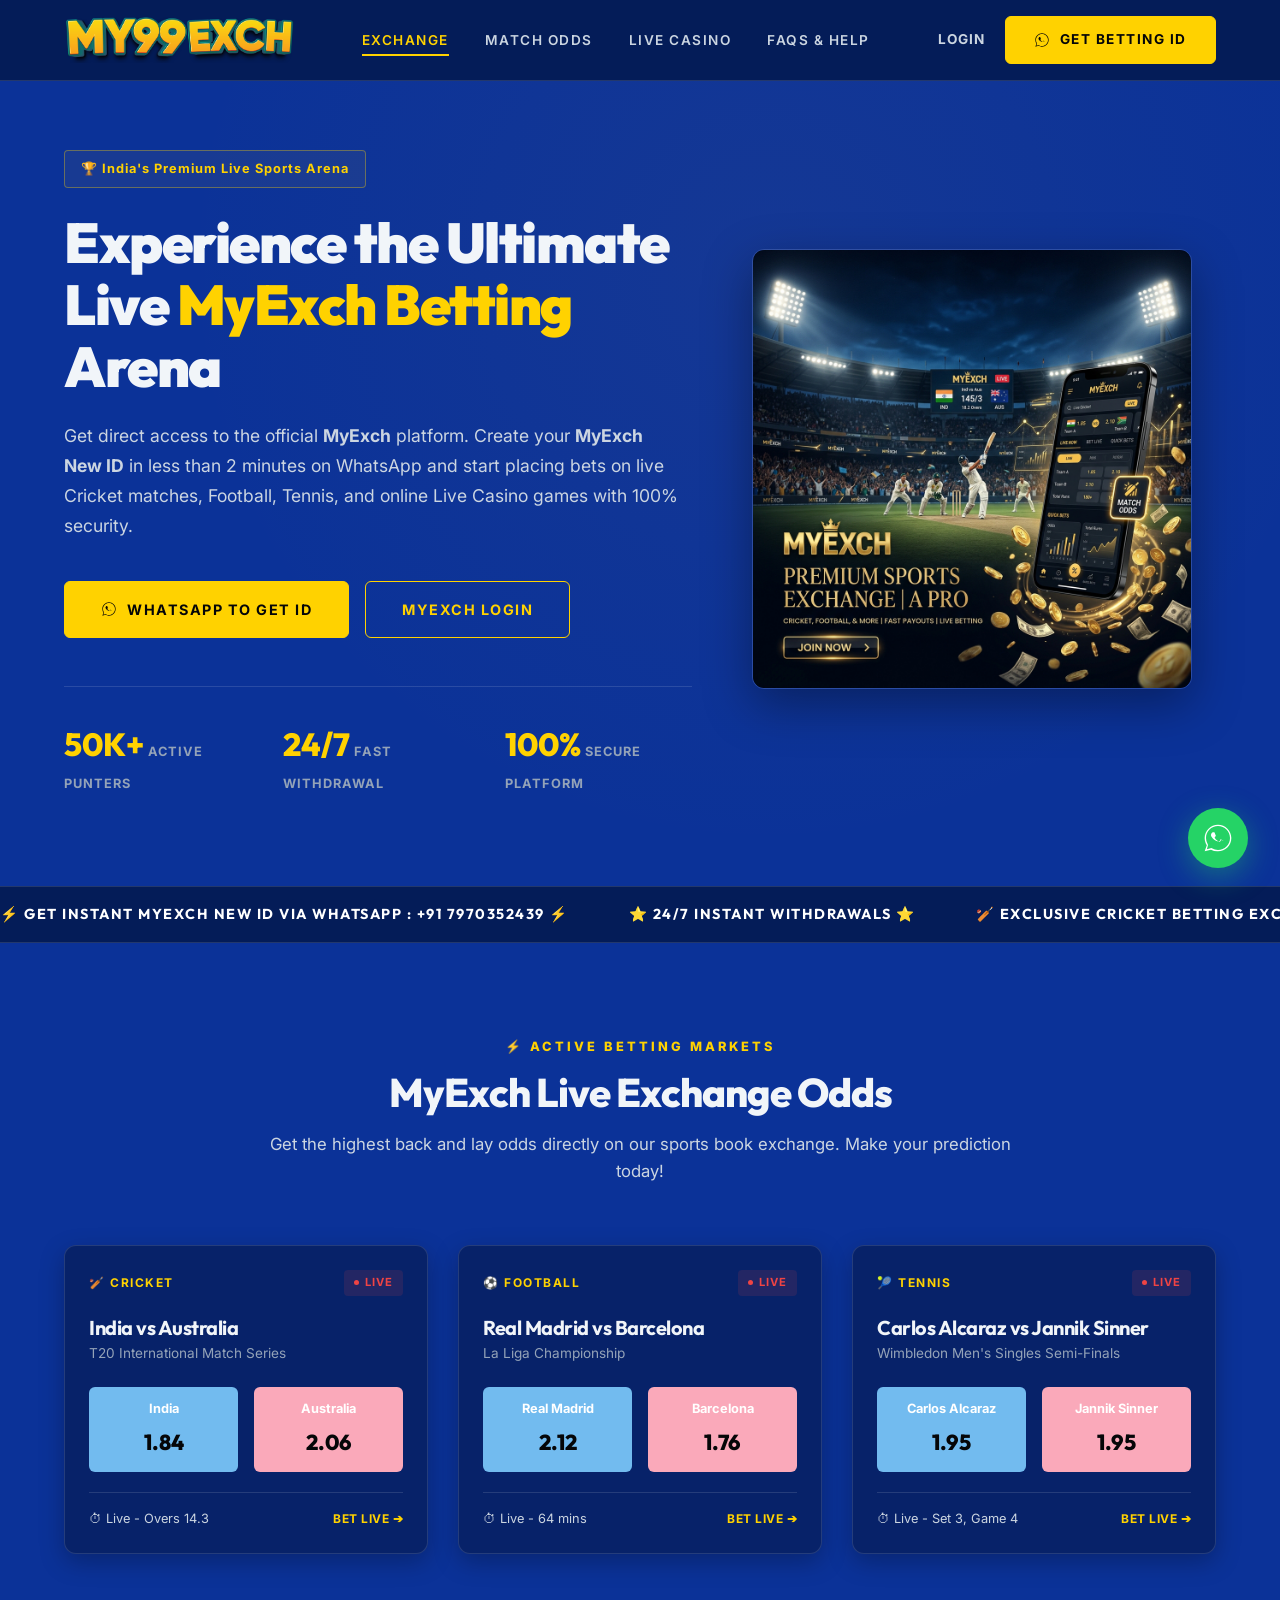
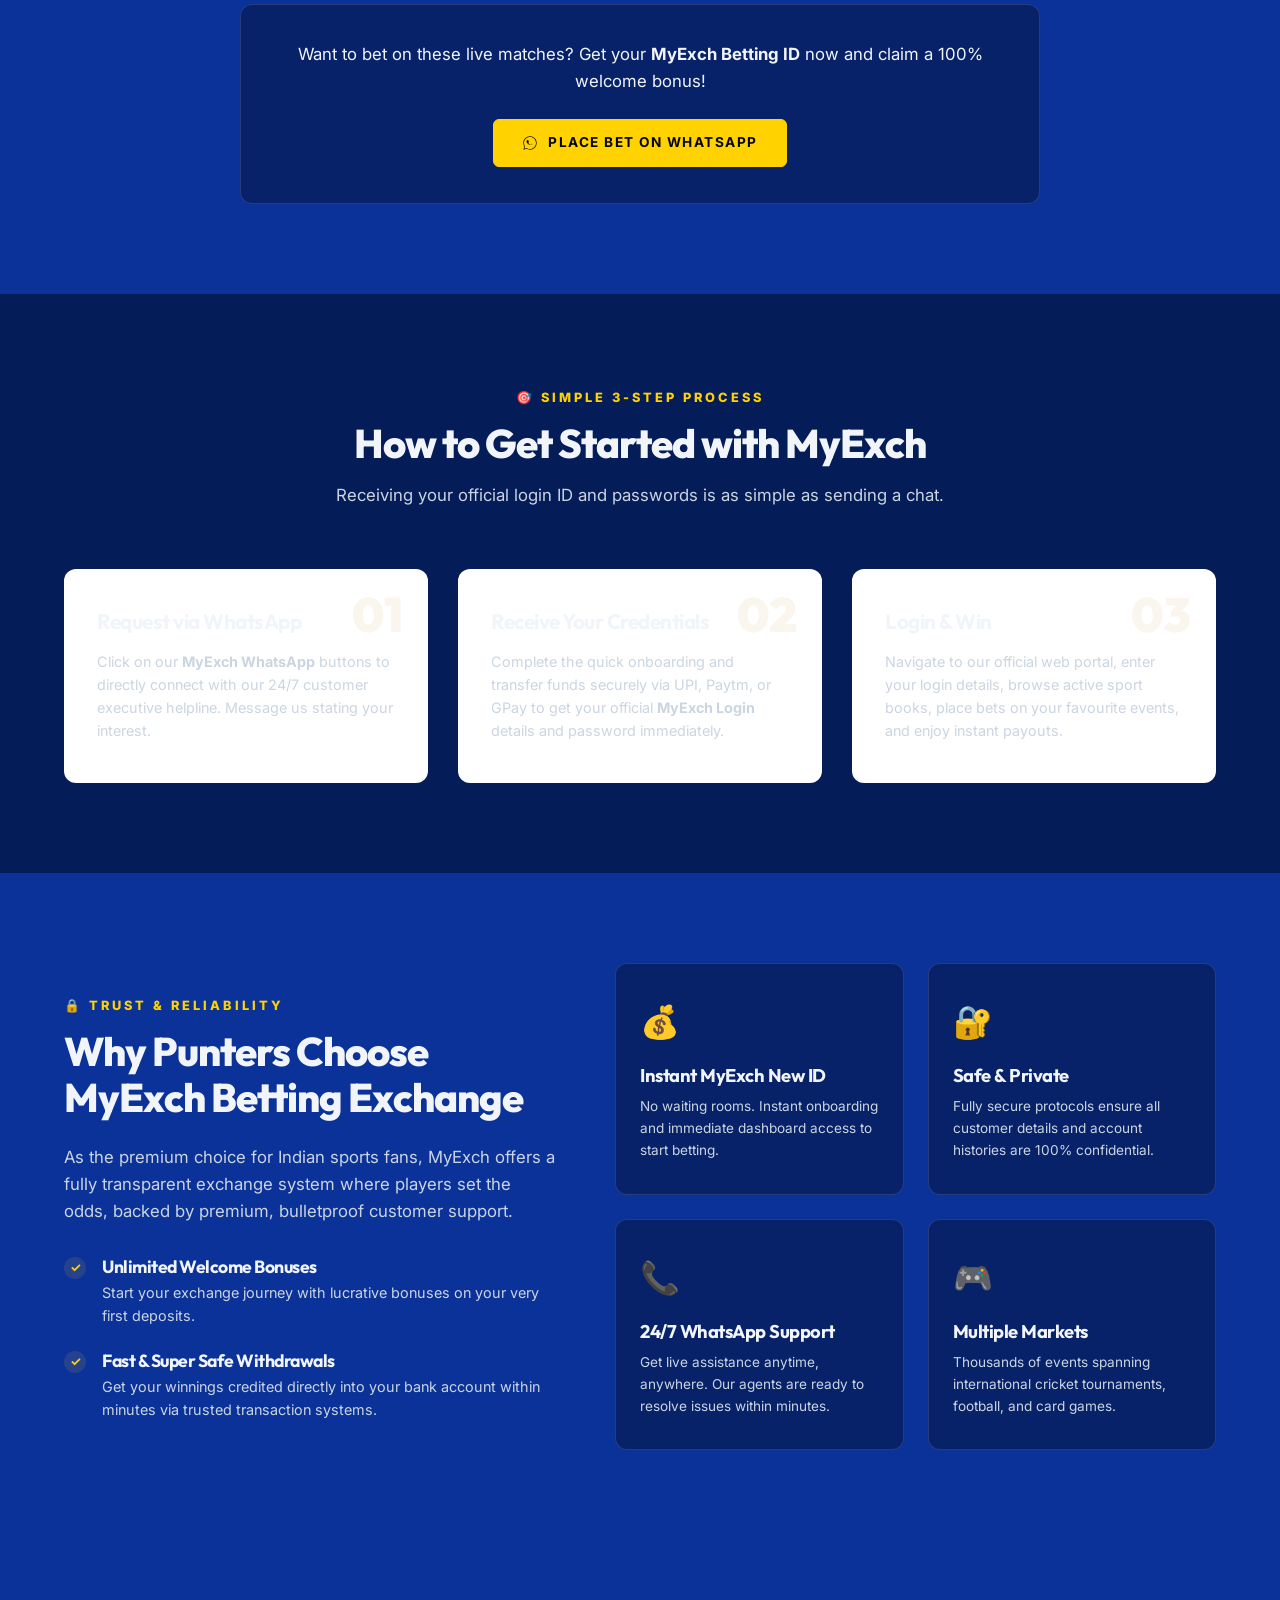
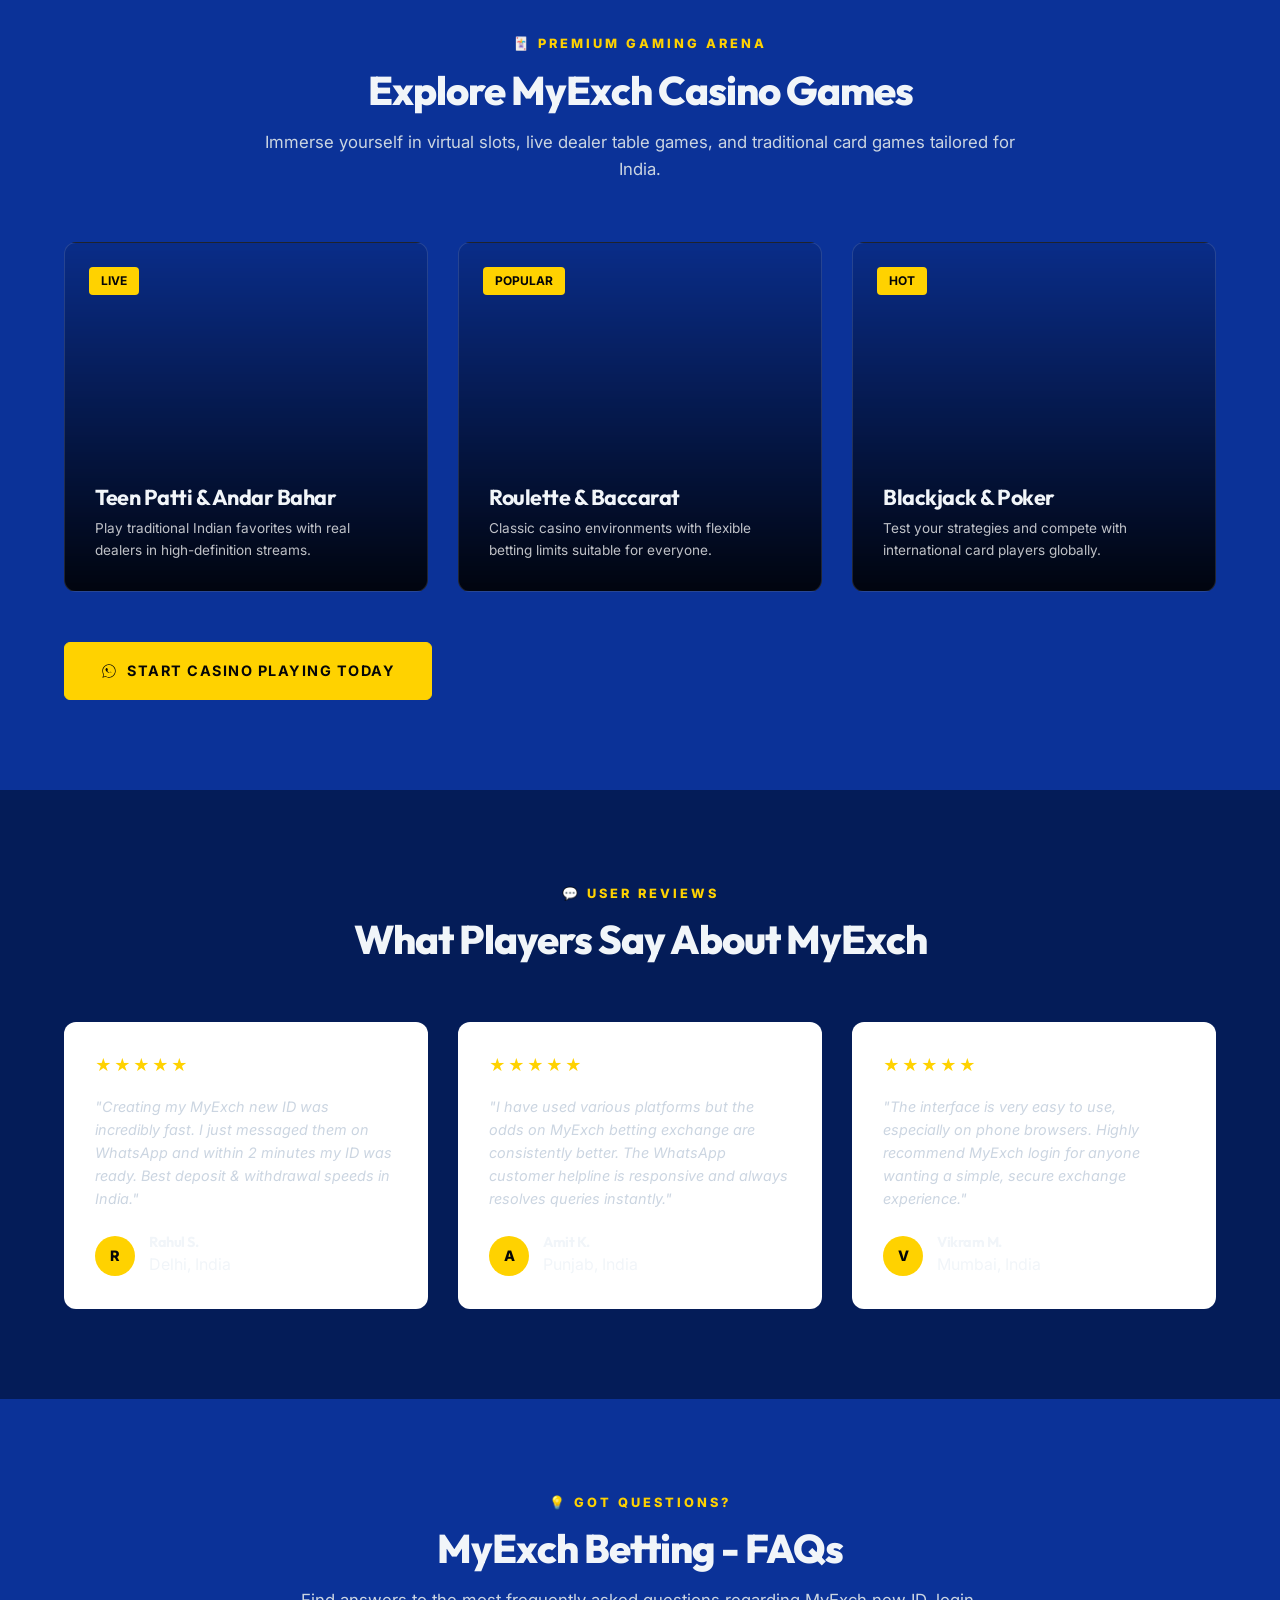
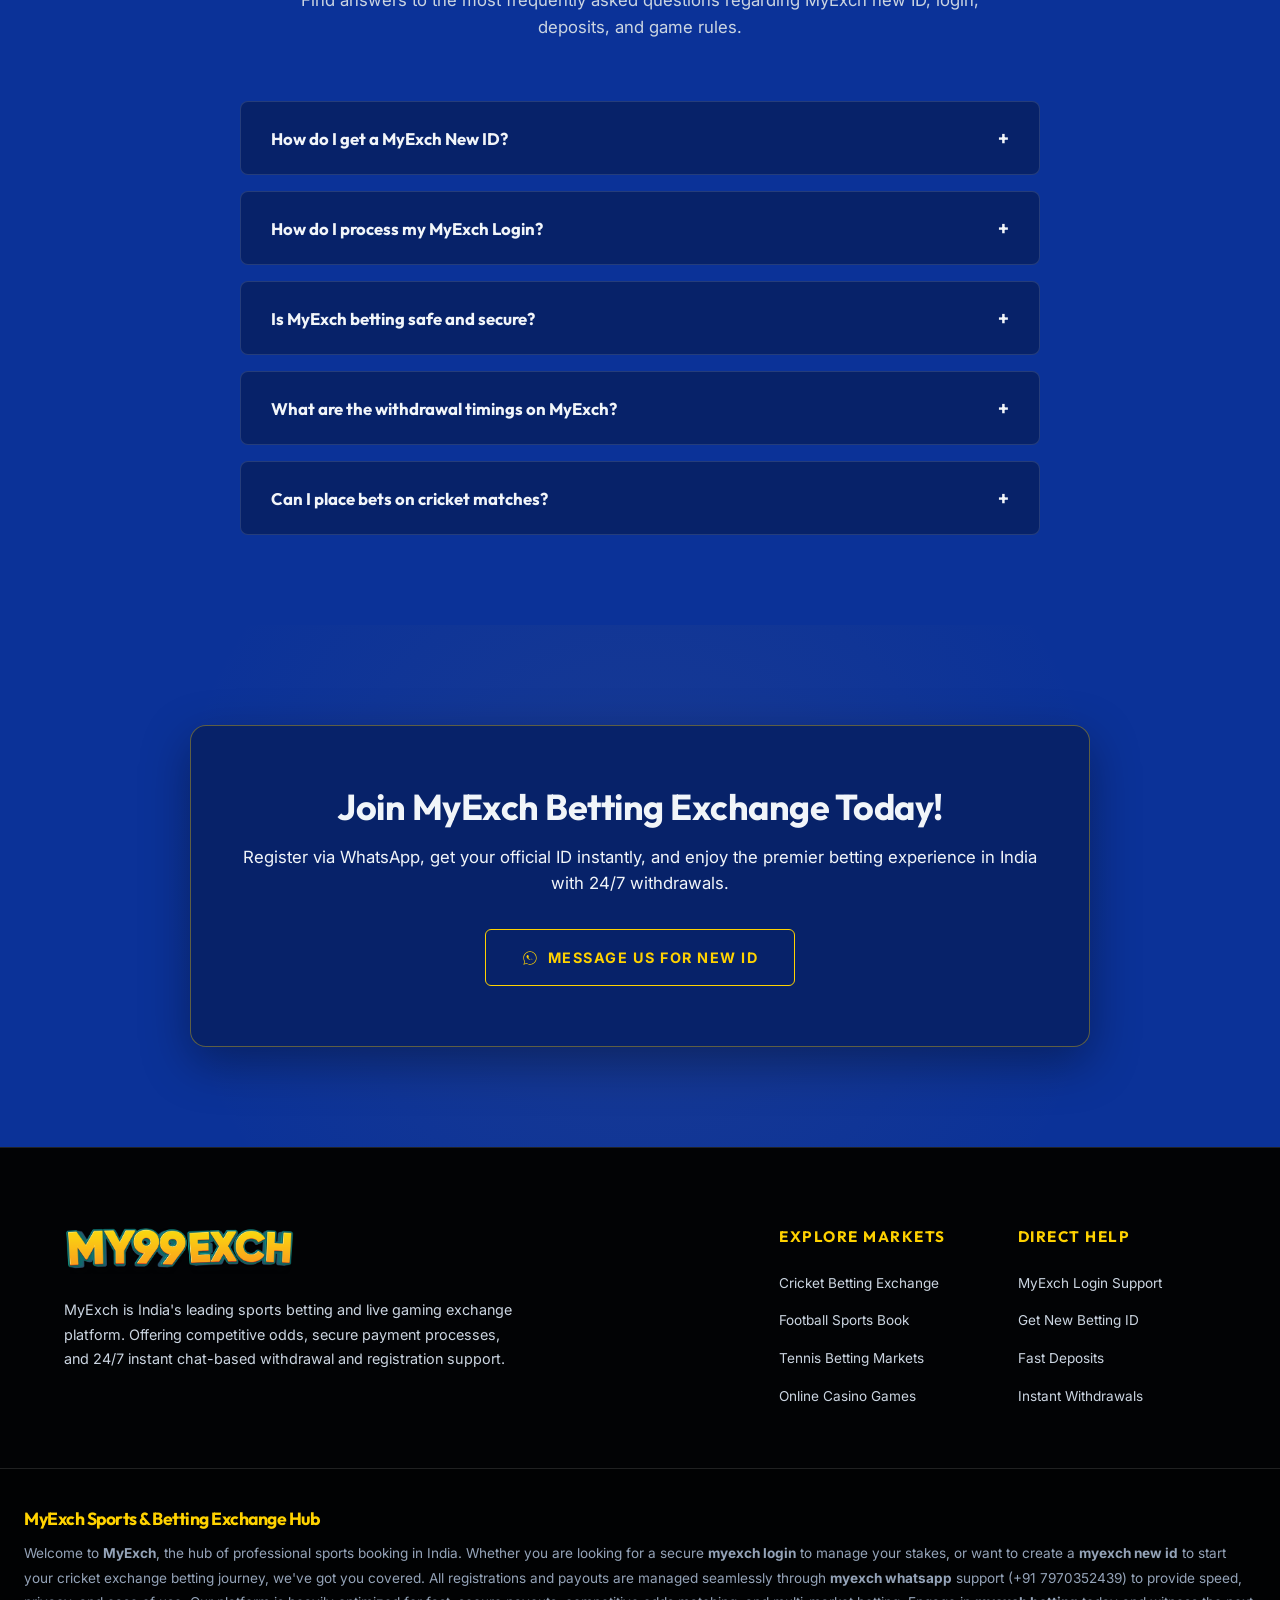
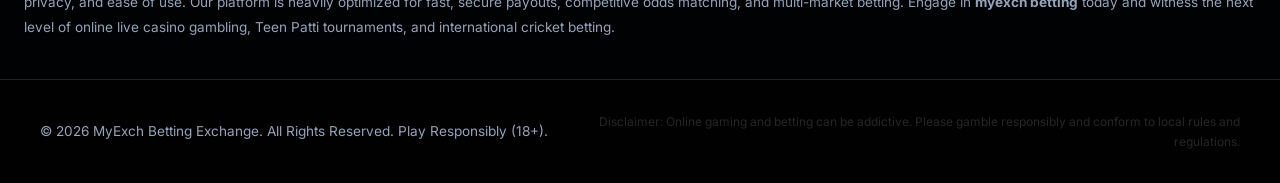
==== commit e417b375: "changed colours" ====
--- a/exchange.html
+++ b/exchange.html
@@ -33,8 +33,8 @@
     <link rel="preconnect" href="https://fonts.gstatic.com" crossorigin>
     <link href="https://fonts.googleapis.com/css2?family=Inter:wght@300;400;500;600;700;800&family=Outfit:wght@400;500;600;700;800;900&display=swap" rel="stylesheet">
     
-    <!-- Core CSS -->
-    <link rel="stylesheet" href="style.css">
+    <!-- Core CSS with cache-busting query -->
+    <link rel="stylesheet" href="style.css?v=4.3">
 
     <!-- Structured Data (JSON-LD) for SEO -->
     <script type="application/ld+json">
@@ -50,29 +50,27 @@
 </head>
 <body>
 
-    <!-- Header Navigation -->
+    <!-- Header Navigation (Responsive at 1024px Collapse) -->
     <header class="header">
         <div class="header-container">
             <a href="exchange.html" class="logo-link">
                 <img src="assets/my99exch.black.png" alt="MyExch Logo" class="nav-logo" id="main-logo">
-                <span class="logo-text">My<span>Exch</span></span>
             </a>
             
             <nav class="nav-menu" id="navMenu">
                 <ul>
-                    <li><a href="#sports-exchange">Sports Exchange</a></li>
-                    <li><a href="#how-it-works">How It Works</a></li>
-                    <li><a href="#live-odds">Live Match Odds</a></li>
-                    <li><a href="#casino">Live Casino</a></li>
-                    <li><a href="#faqs">FAQs</a></li>
+                    <li><a href="exchange.html" class="active">Exchange</a></li>
+                    <li><a href="exchange.html#live-odds">Match Odds</a></li>
+                    <li><a href="casino.html">Live Casino</a></li>
+                    <li><a href="faq.html">FAQs & Help</a></li>
                 </ul>
             </nav>
             
             <div class="header-ctas">
-                <a href="/" class="btn btn-secondary">MyExch Login</a>
-                <a href="https://wa.me/917970352439?text=Hello%20MyExch%2C%20I%20want%20to%20create%20a%20new%20betting%20ID." target="_blank" class="btn btn-primary whatsapp-btn-track">
+                <a href="/" class="header-login-link">Login</a>
+                <a href="https://wa.me/917970352439?text=Hello%20MyExch%2C%20I%20want%20to%20create%20a%20new%20betting%20ID%20instantly." target="_blank" class="btn btn-primary whatsapp-btn-track">
                     <svg viewBox="0 0 24 24" class="icon-whatsapp-svg"><path fill="currentColor" d="M12.003 21.003a8.97 8.97 0 0 1-4.59-1.252l-.33-.196-3.41.895.91-3.324-.216-.344a8.96 8.96 0 0 1-1.37-4.782c0-4.96 4.04-9 9-9 4.96 0 9 4.04 9 9 0 4.96-4.04 9-9 9m0-19c-5.52 0-10 4.48-10 10 0 2.01.6 3.88 1.62 5.46L2 22l4.72-1.24A9.97 9.97 0 0 0 12.003 22c5.52 0 10-4.48 10-10s-4.48-10-10-10m4.66 12.44c-.25-.13-1.5-.74-1.74-.82-.23-.09-.4-.13-.57.13-.17.25-.66.82-.8 1-.15.17-.29.2-.54.08-.25-.13-1.06-.39-2.03-1.25-.75-.67-1.26-1.5-1.4-1.75-.15-.25-.02-.39.11-.51.11-.11.25-.29.37-.43.12-.15.17-.25.25-.42.09-.17.04-.33-.02-.46-.07-.13-.57-1.39-.79-1.9-.21-.52-.42-.45-.57-.45-.15 0-.32-.02-.49-.02-.17 0-.45.06-.69.32-.24.25-.92.9-1.01 1.74s.62 1.66.71 1.78c.09.12 1.22 1.87 2.96 2.62.42.18.74.29.99.37.42.13.8.11 1.1.07.34-.05 1.05-.43 1.2-.85.15-.42.15-.79.1-.85-.05-.06-.17-.1-.42-.23"/></svg>
-                    <span>Get New ID</span>
+                    <span>Get Betting ID</span>
                 </a>
             </div>
             
@@ -83,6 +81,7 @@
             </button>
         </div>
     </header>
+
 
     <!-- Main Content Section -->
     <main>
@@ -419,7 +418,6 @@
             <div class="footer-brand">
                 <a href="exchange.html" class="logo-link">
                     <img src="assets/my99exch.black.png" alt="MyExch Logo in Footer" class="nav-logo">
-                    <span class="logo-text">My<span>Exch</span></span>
                 </a>
                 <p class="brand-info">MyExch is India's leading sports betting and live gaming exchange platform. Offering competitive odds, secure payment processes, and 24/7 instant chat-based withdrawal and registration support.</p>
             </div>
@@ -428,10 +426,10 @@
                 <div class="footer-col">
                     <h3>Explore Markets</h3>
                     <ul>
-                        <li><a href="#live-odds">Cricket Betting Exchange</a></li>
-                        <li><a href="#live-odds">Football Sports Book</a></li>
-                        <li><a href="#live-odds">Tennis Betting Markets</a></li>
-                        <li><a href="#casino">Online Casino Games</a></li>
+                        <li><a href="exchange.html#live-odds">Cricket Betting Exchange</a></li>
+                        <li><a href="exchange.html#live-odds">Football Sports Book</a></li>
+                        <li><a href="exchange.html#live-odds">Tennis Betting Markets</a></li>
+                        <li><a href="casino.html">Online Casino Games</a></li>
                     </ul>
                 </div>
                 <div class="footer-col">
--- a/style.css
+++ b/style.css
@@ -1,41 +1,69 @@
-/* MyExch Landing Page Stylesheet */
-
-/* Design Tokens & Theme Setup */
+/* ==========================================================================
+   MYEXCH GLOBAL STYLESHEET
+   Refined for German Luxury Design Language (High Contrast, Precision, Whitespace)
+   ========================================================================== */
+
+/* ==========================================================================
+   SECTION 1: GLOBAL BRAND VARIABLE TOKENS
+   ========================================================================== */
 :root {
-    --bg-primary: #0a0a0c;
-    --bg-secondary: #121216;
-    --bg-tertiary: #1b1b22;
-    
-    --accent-gold: #cfa83d;
-    --accent-gold-hover: #e6bd4d;
-    --accent-gold-gradient: linear-gradient(135deg, #f7d070 0%, #b0871d 100%);
-    --accent-gold-glow: rgba(207, 168, 61, 0.35);
-    
-    --text-primary: #f4f4f6;
-    --text-secondary: #9fa0a6;
-    --text-muted: #67686f;
-    
-    --border-color: rgba(207, 168, 61, 0.15);
-    --border-color-light: rgba(255, 255, 255, 0.05);
-    
-    --glass-bg: rgba(18, 18, 22, 0.85);
-    --glass-border: rgba(207, 168, 61, 0.2);
-    
+    /* Brand Colors (Vibrant Royal Blue & Golden Yellow) */
+    --brand-blue: #0b3298;
+    --brand-blue-hover: #072269;
+    --brand-blue-dark: #041c58;
+    --brand-gold: #ffd200;
+    --brand-gold-hover: #e0b800;
+    --brand-gold-glow: rgba(255, 210, 0, 0.25);
+    
+    /* Neutral & Page Surfaces */
+    --bg-page: #0b3298;           /* Royal Blue backdrop */
+    --bg-header-footer: #041c58;   /* Deep Navy header/footer */
+    --bg-card-dark: #072269;      /* Inner card elements/containers */
+    --bg-card-light: #ffffff;     /* Pure White login card background */
+    --bg-input: #ffffff;          /* White form input fields */
+    
+    /* Interactive Betting odds colors */
+    --back-odds: #72bbef;
+    --back-odds-hover: #50a9e9;
+    --lay-odds: #faa9ba;
+    --lay-odds-hover: #f78da2;
+    
+    /* Feedback & Utility Colors */
+    --success-green: #22c55e;
+    --danger-red: #ef4444;
     --whatsapp-green: #25d366;
     --whatsapp-hover: #20ba5a;
     
-    --font-primary: 'Inter', sans-serif;
-    --font-heading: 'Outfit', sans-serif;
-    
+    /* Typography Palette (High-Contrast for Blue/White) */
+    --text-silver: #f1f5f9;       /* White/Silver text for blue sections */
+    --text-secondary: #cbd5e1;    /* Light gray text for blue sections */
+    --text-muted: #94a3b8;       /* Muted gray text for blue sections */
+    --text-dark: #1e293b;         /* Dark text for white card containers */
+    --text-blue: #0b3298;         /* Blue text inside white cards */
+    
+    /* Borders & Outlines */
+    --border-brand: rgba(255, 210, 0, 0.35);
+    --border-light: rgba(255, 255, 255, 0.12);
+    --border-input: #cccccc;      /* Light gray border for form inputs */
+    
+    /* Font Families */
+    --font-sans: 'Inter', sans-serif;
+    --font-display: 'Outfit', sans-serif;
+    
+    /* Transitions & Motion */
+    --transition-fast: all 0.2s cubic-bezier(0.4, 0, 0.2, 1);
     --transition-smooth: all 0.35s cubic-bezier(0.4, 0, 0.2, 1);
     
-    --shadow-sm: 0 4px 12px rgba(0, 0, 0, 0.3);
-    --shadow-md: 0 8px 24px rgba(0, 0, 0, 0.5);
-    --shadow-lg: 0 16px 48px rgba(0, 0, 0, 0.8);
-    --shadow-gold: 0 8px 30px rgba(207, 168, 61, 0.15);
-}
-
-/* CSS Reset & Defaults */
+    /* Elevation Shadows */
+    --shadow-sm: 0 4px 12px rgba(0, 0, 0, 0.15);
+    --shadow-md: 0 8px 24px rgba(0, 0, 0, 0.25);
+    --shadow-lg: 0 16px 48px rgba(0, 0, 0, 0.35);
+    --shadow-glow: 0 4px 24px rgba(255, 210, 0, 0.15);
+}
+
+/* ==========================================================================
+   SECTION 2: BASE DOCUMENT RESET & CONFIGURATION
+   ========================================================================== */
 *, *::before, *::after {
     box-sizing: border-box;
     margin: 0;
@@ -48,57 +76,65 @@
 }
 
 body {
-    background-color: var(--bg-primary);
-    color: var(--text-primary);
-    font-family: var(--font-primary);
+    background-color: var(--bg-page);
+    color: var(--text-silver);
+    font-family: var(--font-sans);
     line-height: 1.6;
     overflow-x: hidden;
     -webkit-font-smoothing: antialiased;
 }
 
-/* Typography */
+/* Scrollbar styling */
+::-webkit-scrollbar {
+    width: 6px;
+    height: 6px;
+}
+::-webkit-scrollbar-track {
+    background: var(--brand-blue-dark);
+}
+::-webkit-scrollbar-thumb {
+    background: var(--brand-blue-hover);
+    border-radius: 3px;
+}
+::-webkit-scrollbar-thumb:hover {
+    background: var(--brand-gold);
+}
+
+/* Dynamic Typography Headings */
 h1, h2, h3, h4, h5, h6 {
-    font-family: var(--font-heading);
-    font-weight: 700;
-    line-height: 1.25;
-    color: var(--text-primary);
+    font-family: var(--font-display);
+    font-weight: 700;
+    line-height: 1.15;
+    color: var(--text-silver);
+    letter-spacing: -0.5px;
 }
 
 a {
     color: inherit;
     text-decoration: none;
-    transition: var(--transition-smooth);
-}
-
-button, input, select, textarea {
-    font-family: inherit;
-    font-size: inherit;
-    color: inherit;
-    background: none;
-    border: none;
-    outline: none;
-}
-
-/* Utility Components */
+    transition: var(--transition-fast);
+}
+
+/* Global utility classes */
 .section-container {
     max-width: 1200px;
     margin: 0 auto;
-    padding: 80px 24px;
+    padding: 90px 24px;
 }
 
 .section-header {
     text-align: center;
-    max-width: 700px;
+    max-width: 750px;
     margin: 0 auto 60px auto;
 }
 
 .subheading {
     display: inline-block;
-    color: var(--accent-gold);
+    color: var(--brand-gold);
     text-transform: uppercase;
-    font-size: 0.85rem;
-    font-weight: 700;
-    letter-spacing: 2px;
+    font-size: 0.8rem;
+    font-weight: 800;
+    letter-spacing: 3px;
     margin-bottom: 12px;
 }
 
@@ -106,185 +142,117 @@
     font-size: 2.5rem;
     font-weight: 800;
     margin-bottom: 16px;
-    letter-spacing: -0.5px;
+    letter-spacing: -1px;
 }
 
 .section-desc {
     color: var(--text-secondary);
-    font-size: 1.1rem;
+    font-size: 1.05rem;
+    font-weight: 400;
 }
 
 .highlight {
-    background: var(--accent-gold-gradient);
-    -webkit-background-clip: text;
-    -webkit-text-fill-color: transparent;
+    color: var(--brand-gold);
 }
 
 .hidden {
     display: none !important;
 }
 
-/* Custom Scrollbar */
-::-webkit-scrollbar {
-    width: 10px;
-}
-::-webkit-scrollbar-track {
-    background: var(--bg-primary);
-}
-::-webkit-scrollbar-thumb {
-    background: var(--bg-tertiary);
-    border: 2px solid var(--bg-primary);
-    border-radius: 5px;
-}
-::-webkit-scrollbar-thumb:hover {
-    background: var(--accent-gold);
-}
-
-/* Button System */
-.btn {
-    display: inline-flex;
-    align-items: center;
-    justify-content: center;
-    gap: 8px;
-    padding: 12px 28px;
-    border-radius: 50px;
-    font-weight: 600;
-    font-size: 0.95rem;
-    cursor: pointer;
-    transition: var(--transition-smooth);
-    white-space: nowrap;
-}
-
-.btn-primary {
-    background: var(--accent-gold-gradient);
-    color: #000;
-    box-shadow: var(--shadow-gold);
-}
-
-.btn-primary:hover {
-    transform: translateY(-2px);
-    box-shadow: 0 12px 35px var(--accent-gold-glow);
-    filter: brightness(1.1);
-}
-
-.btn-secondary {
-    background: rgba(255, 255, 255, 0.08);
-    color: var(--text-primary);
-    border: 1px solid var(--border-color-light);
-}
-
-.btn-secondary:hover {
-    background: rgba(255, 255, 255, 0.15);
-    border-color: var(--accent-gold);
-    transform: translateY(-2px);
-}
-
-.btn-outline {
-    border: 1px solid var(--accent-gold);
-    color: var(--accent-gold);
-}
-
-.btn-outline:hover {
-    background: rgba(207, 168, 61, 0.08);
-    transform: translateY(-2px);
-}
-
-.btn-gold {
-    background: #000;
-    color: var(--accent-gold);
-    border: 2px solid var(--accent-gold);
-}
-
-.btn-gold:hover {
-    background: var(--accent-gold);
-    color: #000;
-    box-shadow: 0 8px 30px var(--accent-gold-glow);
-    transform: translateY(-2px);
-}
-
-.btn-lg {
-    padding: 16px 36px;
-    font-size: 1.05rem;
-}
-
-.btn-full {
-    width: 100%;
-}
-
-.icon-whatsapp-svg {
-    width: 20px;
-    height: 20px;
-}
-
-/* Header & Navigation */
+/* ==========================================================================
+   SECTION 3: HEADER NAVIGATION BAR SYSTEM (German Clean Alignment)
+   ========================================================================== */
 .header {
     position: fixed;
     top: 0;
     left: 0;
     width: 100%;
     z-index: 1000;
-    background: rgba(10, 10, 12, 0.75);
-    backdrop-filter: blur(12px);
-    -webkit-backdrop-filter: blur(12px);
-    border-bottom: 1px solid var(--border-color-light);
-    transition: var(--transition-smooth);
+    background: var(--bg-header-footer);
+    border-bottom: 1px solid var(--border-light);
 }
 
 .header-container {
     max-width: 1200px;
     margin: 0 auto;
-    padding: 16px 24px;
+    padding: 0 24px;
     display: flex;
     align-items: center;
     justify-content: space-between;
+    height: 80px; /* Generous, precise height */
 }
 
 .logo-link {
     display: flex;
     align-items: center;
-    gap: 12px;
 }
 
 .nav-logo {
-    height: 48px;
-    width: 48px;
+    height: 46px; /* Scaled cleanly */
+    width: auto;
     object-fit: contain;
-    border-radius: 50%;
-    border: 1.5px solid var(--accent-gold);
-}
-
-.logo-text {
-    font-family: var(--font-heading);
-    font-weight: 800;
-    font-size: 1.6rem;
-    letter-spacing: -0.5px;
-    color: #fff;
-}
-
-.logo-text span {
-    color: var(--accent-gold);
+    border-radius: 4px;
 }
 
 .nav-menu ul {
     display: flex;
     list-style: none;
-    gap: 32px;
+    gap: 36px; /* Spacious menu spacing */
 }
 
 .nav-menu a {
-    font-weight: 500;
+    font-weight: 600;
     color: var(--text-secondary);
-    font-size: 0.95rem;
+    font-size: 0.85rem;
+    text-transform: uppercase;
+    letter-spacing: 1.5px;
+    padding: 8px 0;
+    position: relative;
+}
+
+.nav-menu a::after {
+    content: '';
+    position: absolute;
+    bottom: 0;
+    left: 0;
+    width: 0;
+    height: 2px;
+    background: var(--brand-gold);
+    transition: var(--transition-fast);
 }
 
 .nav-menu a:hover {
-    color: var(--accent-gold);
+    color: var(--text-silver);
+}
+
+.nav-menu a:hover::after {
+    width: 100%;
+}
+
+.nav-menu a.active {
+    color: var(--brand-gold);
+}
+
+.nav-menu a.active::after {
+    width: 100%;
 }
 
 .header-ctas {
     display: flex;
     align-items: center;
-    gap: 16px;
+    gap: 20px;
+}
+
+.header-login-link {
+    font-size: 0.85rem;
+    font-weight: 700;
+    text-transform: uppercase;
+    letter-spacing: 1px;
+    color: var(--text-secondary);
+}
+
+.header-login-link:hover {
+    color: var(--brand-gold);
 }
 
 .mobile-toggle {
@@ -296,27 +264,211 @@
 
 .mobile-toggle span {
     display: block;
-    width: 26px;
-    height: 3px;
-    background-color: var(--text-primary);
-    border-radius: 3px;
-    transition: var(--transition-smooth);
-}
-
-/* Dedicated Login/Signup Page Styles */
-.login-page-body {
-    background-color: var(--bg-primary);
-    background-image: radial-gradient(circle at 50% 10%, rgba(207, 168, 61, 0.08) 0%, rgba(10, 10, 12, 0) 70%);
-}
-
+    width: 24px;
+    height: 2px;
+    background-color: var(--text-silver);
+    border-radius: 2px;
+    transition: var(--transition-fast);
+}
+
+/* ==========================================================================
+   SECTION 4: BUTTON SYSTEM UTILITIES (Solid Champagne Gold Accent)
+   ========================================================================== */
+.btn {
+    display: inline-flex;
+    align-items: center;
+    justify-content: center;
+    gap: 10px;
+    padding: 12px 28px;
+    border-radius: 6px; /* Sharp and precise corners */
+    font-weight: 700;
+    font-size: 0.85rem;
+    text-transform: uppercase;
+    letter-spacing: 1.5px;
+    cursor: pointer;
+    transition: var(--transition-fast);
+    white-space: nowrap;
+    border: 1px solid transparent;
+}
+
+.btn-primary {
+    background: var(--brand-gold);
+    color: #050608;
+    border-color: var(--brand-gold);
+}
+
+.btn-primary:hover {
+    background: var(--brand-gold-hover);
+    border-color: var(--brand-gold-hover);
+    transform: translateY(-1px);
+    box-shadow: var(--shadow-glow);
+}
+
+.btn-secondary {
+    background: var(--bg-input);
+    color: var(--text-silver);
+    border-color: var(--border-light);
+}
+
+.btn-secondary:hover {
+    background: var(--bg-card);
+    border-color: var(--brand-gold);
+    transform: translateY(-1px);
+}
+
+.btn-outline {
+    border-color: var(--brand-gold);
+    color: var(--brand-gold);
+}
+
+.btn-outline:hover {
+    background: rgba(202, 164, 80, 0.08);
+    transform: translateY(-1px);
+}
+
+.btn-gold {
+    background: transparent;
+    color: var(--brand-gold);
+    border: 1px solid var(--brand-gold);
+}
+
+.btn-gold:hover {
+    background: var(--brand-gold);
+    color: #050608;
+    transform: translateY(-1px);
+    box-shadow: var(--shadow-glow);
+}
+
+.btn-lg {
+    padding: 16px 36px;
+    font-size: 0.9rem;
+}
+
+.btn-full {
+    width: 100%;
+}
+
+.icon-whatsapp-svg {
+    width: 16px;
+    height: 16px;
+}
+
+/* ==========================================================================
+   SECTION 5: INPUT FORM CONTROLS & CHECKBOXES
+   ========================================================================== */
+.login-form {
+    display: flex;
+    flex-direction: column;
+    gap: 20px;
+}
+
+.form-group {
+    display: flex;
+    flex-direction: column;
+    gap: 8px;
+    text-align: left;
+}
+
+.form-group label {
+    font-size: 0.8rem;
+    font-weight: 700;
+    color: var(--text-dark);
+    text-transform: uppercase;
+    letter-spacing: 1px;
+}
+
+.form-group input, .form-group select {
+    background: var(--bg-input);
+    border: 1.5px solid var(--border-input);
+    color: var(--text-dark);
+    padding: 14px 18px;
+    border-radius: 6px;
+    font-size: 0.95rem;
+    width: 100%;
+    transition: var(--transition-fast);
+}
+
+.form-group input::placeholder {
+    color: #94a3b8;
+}
+
+.form-group input:focus, .form-group select:focus {
+    border-color: var(--brand-blue);
+    box-shadow: 0 0 10px rgba(11, 50, 152, 0.15);
+    background: #ffffff;
+}
+
+/* Custom checkbox rules */
+.checkbox-container {
+    display: flex;
+    align-items: center;
+    position: relative;
+    padding-left: 26px;
+    cursor: pointer;
+    user-select: none;
+    color: var(--text-dark);
+    font-size: 0.85rem;
+}
+
+.checkbox-container input {
+    position: absolute;
+    opacity: 0;
+    cursor: pointer;
+    height: 0;
+    width: 0;
+}
+
+.checkmark {
+    position: absolute;
+    top: 2px;
+    left: 0;
+    height: 16px;
+    width: 16px;
+    background-color: #ffffff;
+    border: 1px solid var(--border-input);
+    border-radius: 4px;
+    transition: var(--transition-fast);
+}
+
+.checkbox-container:hover input ~ .checkmark {
+    border-color: var(--brand-blue);
+}
+
+.checkbox-container input:checked ~ .checkmark {
+    background-color: var(--brand-blue);
+    border-color: var(--brand-blue);
+}
+
+.checkmark::after {
+    content: "";
+    position: absolute;
+    display: none;
+}
+
+.checkbox-container input:checked ~ .checkmark::after {
+    display: block;
+}
+
+.checkbox-container .checkmark::after {
+    left: 5px;
+    top: 1px;
+    width: 4px;
+    height: 9px;
+    border: solid #ffffff;
+    border-width: 0 2px 2px 0;
+    transform: rotate(45deg);
+}
+
+/* ==========================================================================
+   SECTION 6: DEDICATED LOGIN & SIGNUP CARD LAYOUTS (German Luxury Center)
+   ========================================================================== */
 .login-main {
     min-height: 100vh;
     display: flex;
     align-items: center;
     justify-content: center;
-    padding: 120px 24px 80px 24px;
+    padding: 130px 20px 80px 20px;
     position: relative;
-    overflow: hidden;
 }
 
 .login-bg-overlay {
@@ -325,209 +477,101 @@
     left: 0;
     width: 100%;
     height: 100%;
-    background: radial-gradient(circle at center, rgba(18, 18, 22, 0.3) 0%, var(--bg-primary) 100%);
+    background: radial-gradient(circle at center, rgba(255, 255, 255, 0.05) 0%, var(--brand-blue) 100%);
     pointer-events: none;
 }
 
 .login-content-wrapper {
     width: 100%;
-    max-width: 480px;
+    max-width: 460px;
     position: relative;
     z-index: 10;
     display: flex;
     flex-direction: column;
-    gap: 32px;
+    gap: 24px;
 }
 
 .login-card {
-    background: var(--bg-secondary);
-    border: 1px solid var(--border-color);
-    border-radius: 24px;
-    padding: 40px;
-    box-shadow: var(--shadow-lg), var(--shadow-gold);
+    background: var(--bg-card-light);
+    border: 1px solid var(--border-input);
+    border-radius: 12px;
+    padding: 44px 40px;
+    box-shadow: var(--shadow-md);
     display: flex;
     flex-direction: column;
+    transition: var(--transition-smooth);
+}
+
+.login-card:hover {
+    border-color: rgba(11, 50, 152, 0.25);
+    box-shadow: 0 12px 36px rgba(0, 0, 0, 0.15);
 }
 
 .login-card-header {
     text-align: center;
-    margin-bottom: 32px;
+    margin-bottom: 28px;
 }
 
 .login-card-logo {
-    height: 80px;
-    width: 80px;
+    height: 58px;
+    width: auto;
     object-fit: contain;
-    margin-bottom: 20px;
-    border-radius: 50%;
-    border: 2px solid var(--accent-gold);
-    padding: 4px;
-    background: #000;
+    margin-bottom: 16px;
 }
 
 .login-card-header h1 {
-    font-size: 1.8rem;
+    font-size: 1.75rem;
     font-weight: 800;
     margin-bottom: 8px;
-    color: var(--text-primary);
+    color: var(--text-blue);
+    letter-spacing: -0.5px;
 }
 
 .login-card-header p {
-    color: var(--text-secondary);
+    color: var(--text-dark);
     font-size: 0.9rem;
-}
-
-.login-form {
-    display: flex;
-    flex-direction: column;
-    gap: 20px;
-}
-
-.form-group {
-    display: flex;
-    flex-direction: column;
-    gap: 8px;
-    text-align: left;
-}
-
-.form-group label {
+    font-weight: 500;
+}
+
+.form-options {
+    display: flex;
+    justify-content: space-between;
+    align-items: center;
     font-size: 0.85rem;
-    font-weight: 600;
-    color: var(--text-secondary);
-    letter-spacing: 0.5px;
-}
-
-.form-group input, .form-group select {
-    background: var(--bg-tertiary);
-    border: 1px solid var(--border-color-light);
-    color: var(--text-primary);
-    padding: 14px 18px;
-    border-radius: 12px;
-    font-size: 0.95rem;
-    width: 100%;
-    transition: var(--transition-smooth);
-}
-
-.form-group input::placeholder {
+}
+
+.forgot-pass-link {
+    color: var(--brand-blue);
+    font-weight: 700;
+}
+
+.forgot-pass-link:hover {
+    color: var(--brand-blue-hover);
+}
+
+.login-card-divider {
+    display: flex;
+    align-items: center;
+    text-align: center;
+    margin: 20px 0;
     color: var(--text-muted);
-}
-
-.form-group input:focus, .form-group select:focus {
-    border-color: var(--accent-gold);
-    box-shadow: 0 0 10px rgba(207, 168, 61, 0.15);
-    background: var(--bg-secondary);
-}
-
-.form-options {
-    display: flex;
-    justify-content: space-between;
-    align-items: center;
-    font-size: 0.85rem;
-}
-
-.checkbox-container {
-    display: flex;
-    align-items: center;
-    position: relative;
-    padding-left: 28px;
-    cursor: pointer;
-    user-select: none;
-    color: var(--text-secondary);
-}
-
-.checkbox-container input {
-    position: absolute;
-    opacity: 0;
-    cursor: pointer;
-    height: 0;
-    width: 0;
-}
-
-.checkmark {
-    position: absolute;
-    top: 0;
-    left: 0;
-    height: 18px;
-    width: 18px;
-    background-color: var(--bg-tertiary);
-    border: 1px solid var(--border-color-light);
-    border-radius: 4px;
-    transition: var(--transition-smooth);
-}
-
-.checkbox-container:hover input ~ .checkmark {
-    border-color: var(--accent-gold);
-}
-
-.checkbox-container input:checked ~ .checkmark {
-    background-color: var(--accent-gold);
-    border-color: var(--accent-gold);
-}
-
-.checkmark::after {
-    content: "";
-    position: absolute;
-    display: none;
-}
-
-.checkbox-container input:checked ~ .checkmark::after {
-    display: block;
-}
-
-.checkbox-container .checkmark::after {
-    left: 6px;
-    top: 2px;
-    width: 5px;
-    height: 10px;
-    border: solid #000;
-    border-width: 0 2px 2px 0;
-    transform: rotate(45deg);
-}
-
-.forgot-pass-link {
-    color: var(--accent-gold);
-    font-weight: 500;
-}
-
-.forgot-pass-link:hover {
-    color: var(--accent-gold-hover);
-    text-decoration: underline;
-}
-
-/* Spinner Loader */
-.btn-spinner {
-    width: 20px;
-    height: 20px;
-    border: 3px solid rgba(0,0,0,0.1);
-    border-radius: 50%;
-    border-top-color: #000;
-    animation: spin 1s ease-in-out infinite;
-}
-
-@keyframes spin {
-    to { transform: rotate(360deg); }
-}
-
-.login-card-divider {
-    display: flex;
-    align-items: center;
-    text-align: center;
-    margin: 28px 0;
-    color: var(--text-muted);
+    font-size: 0.8rem;
+    text-transform: uppercase;
+    letter-spacing: 1px;
 }
 
 .login-card-divider::before, .login-card-divider::after {
     content: '';
     flex: 1;
-    border-bottom: 1px solid var(--border-color-light);
+    border-bottom: 1px solid var(--border-input);
 }
 
 .login-card-divider:not(:empty)::before {
-    margin-right: .5em;
+    margin-right: 1em;
 }
 
 .login-card-divider:not(:empty)::after {
-    margin-left: .5em;
+    margin-left: 1em;
 }
 
 .login-actions {
@@ -535,30 +579,101 @@
 }
 
 .login-actions h3 {
-    font-size: 1.05rem;
+    font-size: 1rem;
     margin-bottom: 8px;
-    color: #fff;
+    color: var(--text-blue);
+    text-transform: uppercase;
+    letter-spacing: 0.5px;
 }
 
 .login-actions p {
-    color: var(--text-secondary);
+    color: var(--text-dark);
     font-size: 0.85rem;
     margin-bottom: 20px;
 }
 
+/* Custom buttons for white login card */
+.login-card .btn-primary {
+    background: var(--brand-blue);
+    color: #ffffff;
+    border-color: var(--brand-blue);
+}
+
+.login-card .btn-primary:hover {
+    background: var(--brand-blue-hover);
+    border-color: var(--brand-blue-hover);
+    box-shadow: 0 4px 12px rgba(11, 50, 152, 0.2);
+}
+
+.login-card .btn-secondary {
+    background: #ffffff;
+    color: var(--brand-blue);
+    border-color: var(--brand-blue);
+}
+
+.login-card .btn-secondary:hover {
+    background: rgba(11, 50, 152, 0.05);
+    border-color: var(--brand-blue-hover);
+}
+
+.login-card .btn-gold {
+    background: var(--brand-blue);
+    color: #ffffff;
+    border: 1px solid var(--brand-blue);
+}
+
+.login-card .btn-gold:hover {
+    background: var(--brand-blue-hover);
+    border-color: var(--brand-blue-hover);
+    color: #ffffff;
+}
+
+/* Support and link elements below the card */
+.btn-support {
+    display: flex;
+    align-items: center;
+    justify-content: center;
+    background: var(--brand-blue-dark);
+    color: #ffffff;
+    padding: 14px 20px;
+    border-radius: 6px;
+    font-weight: 700;
+    font-size: 0.85rem;
+    letter-spacing: 1px;
+    text-transform: uppercase;
+    text-align: center;
+    width: 100%;
+    transition: var(--transition-fast);
+}
+
+.btn-support:hover {
+    background: var(--brand-blue-hover);
+    transform: translateY(-1px);
+}
+
 .login-footer-text {
     text-align: center;
-    color: var(--text-secondary);
-    font-size: 0.9rem;
+    color: var(--text-silver);
+    font-size: 0.85rem;
 }
 
 .login-footer-text strong {
-    color: #fff;
+    color: var(--brand-gold);
+}
+
+.login-footer-text a {
+    color: #ffffff;
+    text-decoration: underline;
+    font-weight: 600;
+}
+
+.login-footer-text a:hover {
+    color: var(--brand-gold);
 }
 
 .seo-keywords-links {
     margin-top: 16px;
-    font-size: 0.8rem;
+    font-size: 0.75rem;
     color: var(--text-muted);
 }
 
@@ -567,27 +682,219 @@
 }
 
 .seo-keywords-links a:hover {
-    color: var(--accent-gold);
-    text-decoration: underline;
-}
+    color: var(--brand-gold);
+}
+
+/* Spinner indicator */
+.btn-spinner {
+    width: 18px;
+    height: 18px;
+    border: 2px solid rgba(0,0,0,0.1);
+    border-radius: 50%;
+    border-top-color: #050608;
+    animation: spin 0.8s linear infinite;
+    display: inline-block;
+}
+
+@keyframes spin {
+    to { transform: rotate(360deg); }
+}
+
+/* ==========================================================================
+   SECTION 7: ACTIVE SPORTS BOOK & EXCHANGE ODDS WIDGETS
+   ========================================================================== */
+.odds-grid {
+    display: grid;
+    grid-template-columns: repeat(auto-fit, minmax(340px, 1fr));
+    gap: 30px;
+    margin-bottom: 50px;
+}
+
+.odd-card {
+    background: var(--bg-card-dark);
+    border: 1px solid var(--border-light);
+    border-radius: 12px;
+    padding: 24px;
+    transition: var(--transition-smooth);
+    box-shadow: var(--shadow-md);
+    position: relative;
+}
+
+.odd-card:hover {
+    transform: translateY(-3px);
+    border-color: var(--border-brand);
+    box-shadow: var(--shadow-glow);
+}
+
+.card-top {
+    display: flex;
+    justify-content: space-between;
+    align-items: center;
+    margin-bottom: 20px;
+}
+
+.sport-tag {
+    font-size: 0.75rem;
+    font-weight: 700;
+    text-transform: uppercase;
+    color: var(--brand-gold);
+    letter-spacing: 1.5px;
+}
+
+.live-indicator {
+    display: inline-flex;
+    align-items: center;
+    gap: 6px;
+    font-size: 0.7rem;
+    font-weight: 700;
+    background: rgba(239, 68, 68, 0.12);
+    color: #ef4444;
+    padding: 4px 10px;
+    border-radius: 4px;
+    letter-spacing: 1px;
+}
+
+.live-indicator::before {
+    content: '';
+    display: inline-block;
+    width: 5px;
+    height: 5px;
+    background: #ef4444;
+    border-radius: 50%;
+    animation: pulseRed 1.5s infinite;
+}
+
+.card-match-title {
+    font-family: var(--font-display);
+    font-size: 1.25rem;
+    font-weight: 700;
+    margin-bottom: 4px;
+}
+
+.card-league {
+    font-size: 0.85rem;
+    color: var(--text-muted);
+    margin-bottom: 22px;
+}
+
+.odds-row {
+    display: grid;
+    grid-template-columns: 1fr 1fr;
+    gap: 16px;
+    margin-bottom: 20px;
+}
+
+.odds-box {
+    border-radius: 6px;
+    padding: 12px;
+    text-align: center;
+    transition: var(--transition-fast);
+}
+
+.odds-team-name {
+    font-size: 0.8rem;
+    color: #ffffff;
+    font-weight: 700;
+    margin-bottom: 6px;
+    overflow: hidden;
+    text-overflow: ellipsis;
+    white-space: nowrap;
+}
+
+.odds-value-wrapper {
+    display: flex;
+    justify-content: center;
+}
+
+.odds-value {
+    font-family: var(--font-display);
+    font-size: 1.35rem;
+    font-weight: 800;
+    color: #050608;
+}
+
+.odds-box.back {
+    background-color: var(--back-odds);
+}
+
+.odds-box.back:hover {
+    background-color: var(--back-odds-hover);
+}
+
+.odds-box.lay {
+    background-color: var(--lay-odds);
+}
+
+.odds-box.lay:hover {
+    background-color: var(--lay-odds-hover);
+}
+
+/* Flash classes for live updates */
+.odds-box.flash-up {
+    outline: 2.5px solid var(--success-green);
+}
+
+.odds-box.flash-down {
+    outline: 2.5px solid var(--danger-red);
+}
+
+.card-footer {
+    display: flex;
+    justify-content: space-between;
+    align-items: center;
+    border-top: 1px solid var(--border-light);
+    padding-top: 16px;
+    font-size: 0.8rem;
+    color: var(--text-secondary);
+}
+
+.card-time {
+    display: flex;
+    align-items: center;
+    gap: 6px;
+}
+
+.odds-link-lbl {
+    font-weight: 700;
+    color: var(--brand-gold);
+    text-transform: uppercase;
+    font-size: 0.75rem;
+    letter-spacing: 0.5px;
+}
+
+.odds-cta-box {
+    background: var(--bg-card-dark);
+    border: 1px solid var(--border-light);
+    border-radius: 12px;
+    padding: 36px;
+    text-align: center;
+    max-width: 800px;
+    margin: 40px auto 0 auto;
+}
+
+.odds-cta-box p {
+    font-size: 1.05rem;
+    margin-bottom: 24px;
+}
+
+/* Skeleton loader */
+.odd-card.skeleton {
+    height: 230px;
+    background: linear-gradient(90deg, var(--bg-card-dark) 25%, var(--brand-blue-hover) 50%, var(--bg-card-dark) 75%);
+    background-size: 200% 100%;
+    animation: loading 1.5s infinite;
+}
+
+/* ==========================================================================
+   SECTION 8: DYNAMIC CONTENT MODULES
+   ========================================================================== */
 
 /* Hero Section */
 .hero-section {
     position: relative;
-    padding-top: 140px;
-    padding-bottom: 80px;
-    overflow: hidden;
-    background: radial-gradient(circle at 60% 30%, rgba(207, 168, 61, 0.07) 0%, rgba(10, 10, 12, 0) 60%);
-}
-
-.hero-bg-overlay {
-    position: absolute;
-    top: 0;
-    left: 0;
-    width: 100%;
-    height: 100%;
-    background-image: radial-gradient(circle at 50% 50%, rgba(18, 18, 22, 0.3) 0%, var(--bg-primary) 100%);
-    pointer-events: none;
+    padding-top: 150px;
+    padding-bottom: 90px;
+    background: radial-gradient(circle at 60% 30%, rgba(202, 164, 80, 0.05) 0%, rgba(10, 10, 12, 0) 60%);
 }
 
 .hero-container {
@@ -595,43 +902,39 @@
     margin: 0 auto;
     padding: 0 24px;
     display: grid;
-    grid-template-columns: 1.2fr 0.8fr;
-    gap: 48px;
-    align-items: center;
-}
-
-.hero-content {
-    position: relative;
-    z-index: 2;
+    grid-template-columns: 1.15fr 0.85fr;
+    gap: 60px;
+    align-items: center;
 }
 
 .hero-badge {
     display: inline-flex;
     align-items: center;
-    background: rgba(207, 168, 61, 0.1);
-    color: var(--accent-gold);
-    border: 1px solid var(--border-color);
+    background: rgba(202, 164, 80, 0.07);
+    color: var(--brand-gold);
+    border: 1px solid var(--border-brand);
     padding: 8px 16px;
-    border-radius: 50px;
-    font-size: 0.85rem;
-    font-weight: 600;
+    border-radius: 4px;
+    font-size: 0.8rem;
+    font-weight: 700;
     margin-bottom: 24px;
-    letter-spacing: 0.5px;
+    letter-spacing: 1px;
 }
 
 .hero-title {
     font-size: 3.5rem;
     font-weight: 900;
-    line-height: 1.15;
+    line-height: 1.1;
     letter-spacing: -1.5px;
     margin-bottom: 24px;
 }
 
 .hero-description {
-    font-size: 1.15rem;
+    font-size: 1.1rem;
     color: var(--text-secondary);
     margin-bottom: 40px;
     max-width: 620px;
+    line-height: 1.7;
 }
 
 .hero-cta-group {
@@ -643,336 +946,112 @@
 .hero-stats {
     display: flex;
     gap: 40px;
-    border-top: 1px solid var(--border-color-light);
+    border-top: 1px solid var(--border-light);
     padding-top: 32px;
 }
 
-.stat-item {
-    display: flex;
-    flex-direction: column;
-}
-
 .stat-num {
-    font-family: var(--font-heading);
+    font-family: var(--font-display);
     font-size: 2rem;
     font-weight: 800;
-    color: var(--accent-gold);
-    background: var(--accent-gold-gradient);
-    -webkit-background-clip: text;
-    -webkit-text-fill-color: transparent;
+    color: var(--brand-gold);
 }
 
 .stat-lbl {
-    font-size: 0.85rem;
+    font-size: 0.8rem;
     color: var(--text-muted);
-    font-weight: 600;
+    font-weight: 700;
     text-transform: uppercase;
     letter-spacing: 1px;
 }
 
-.hero-image-wrapper {
-    position: relative;
-    z-index: 2;
-    display: flex;
-    justify-content: center;
-}
-
 .hero-img {
     width: 100%;
-    max-width: 450px;
-    border-radius: 24px;
-    box-shadow: var(--shadow-lg), 0 0 50px rgba(0,0,0,0.5);
-    border: 2px solid var(--border-color);
-    transform: perspective(1000px) rotateY(-5deg) rotateX(5deg);
+    max-width: 440px;
+    border-radius: 12px;
+    box-shadow: var(--shadow-lg);
+    border: 1px solid var(--border-light);
     transition: var(--transition-smooth);
 }
 
 .hero-img:hover {
-    transform: perspective(1000px) rotateY(0deg) rotateX(0deg) scale(1.02);
-}
-
-/* Info Ribbon (Infinite Loop text slider) */
+    transform: scale(1.02);
+    border-color: var(--brand-gold);
+}
+
+/* Info Ribbon (Marquee) */
 .info-ribbon {
-    background: #000;
-    border-top: 1px solid var(--border-color);
-    border-bottom: 1px solid var(--border-color);
+    background: var(--bg-header-footer);
+    border-top: 1px solid var(--border-light);
+    border-bottom: 1px solid var(--border-light);
     padding: 16px 0;
     overflow: hidden;
 }
 
-.ribbon-slider {
-    display: flex;
-    width: 100%;
-}
-
 .ribbon-track {
     display: flex;
     gap: 60px;
     white-space: nowrap;
-    animation: scroll 25s linear infinite;
+    animation: scroll 22s linear infinite;
 }
 
 .ribbon-track span {
-    font-family: var(--font-heading);
-    font-weight: 700;
-    color: #fff;
+    font-family: var(--font-display);
+    font-weight: 700;
+    color: #ffffff;
     letter-spacing: 1.5px;
-    font-size: 0.95rem;
-}
-
-@keyframes scroll {
-    0% { transform: translateX(0); }
-    100% { transform: translateX(-50%); }
-}
-
-/* Live Odds Section */
-.live-odds-section {
-    background: radial-gradient(circle at 10% 80%, rgba(207, 168, 61, 0.04) 0%, rgba(10, 10, 12, 0) 50%);
-}
-
-.odds-grid {
-    display: grid;
-    grid-template-columns: repeat(auto-fit, minmax(340px, 1fr));
-    gap: 32px;
-    margin-bottom: 48px;
-}
-
-.odd-card {
-    background: var(--bg-secondary);
-    border: 1px solid var(--border-color-light);
-    border-radius: 16px;
-    padding: 24px;
-    transition: var(--transition-smooth);
-    box-shadow: var(--shadow-md);
-    position: relative;
-    overflow: hidden;
-}
-
-.odd-card::before {
-    content: '';
-    position: absolute;
-    top: 0;
-    left: 0;
-    width: 3px;
-    height: 100%;
-    background: var(--accent-gold-gradient);
-    opacity: 0;
-    transition: var(--transition-smooth);
-}
-
-.odd-card:hover {
-    transform: translateY(-5px);
-    border-color: var(--border-color);
-    box-shadow: var(--shadow-gold);
-}
-
-.odd-card:hover::before {
-    opacity: 1;
-}
-
-.card-top {
-    display: flex;
-    justify-content: space-between;
-    align-items: center;
-    margin-bottom: 20px;
-}
-
-.sport-tag {
-    font-size: 0.75rem;
-    font-weight: 700;
-    text-transform: uppercase;
-    color: var(--accent-gold);
-    letter-spacing: 1px;
-}
-
-.live-indicator {
-    display: inline-flex;
-    align-items: center;
-    gap: 6px;
-    font-size: 0.75rem;
-    font-weight: 700;
-    background: rgba(239, 68, 68, 0.15);
-    color: #ef4444;
-    padding: 4px 10px;
-    border-radius: 50px;
-}
-
-.live-indicator::before {
-    content: '';
-    display: inline-block;
-    width: 6px;
-    height: 6px;
-    background: #ef4444;
-    border-radius: 50%;
-    animation: pulseRed 1.5s infinite;
-}
-
-@keyframes pulseRed {
-    0% { transform: scale(0.9); opacity: 0.8; }
-    50% { transform: scale(1.3); opacity: 1; }
-    100% { transform: scale(0.9); opacity: 0.8; }
-}
-
-.card-match-title {
-    font-family: var(--font-heading);
-    font-size: 1.25rem;
-    font-weight: 700;
-    margin-bottom: 4px;
-}
-
-.card-league {
-    font-size: 0.85rem;
-    color: var(--text-muted);
-    margin-bottom: 24px;
-}
-
-.odds-row {
-    display: grid;
-    grid-template-columns: 1fr 1fr;
-    gap: 16px;
-    margin-bottom: 20px;
-}
-
-.odds-box {
-    background: var(--bg-tertiary);
-    border: 1px solid var(--border-color-light);
-    border-radius: 8px;
-    padding: 12px;
-    text-align: center;
-    transition: var(--transition-smooth);
-}
-
-.odds-team-name {
-    font-size: 0.85rem;
-    color: var(--text-secondary);
-    margin-bottom: 4px;
-}
-
-.odds-value-wrapper {
-    display: flex;
-    justify-content: center;
-    gap: 8px;
-}
-
-.odds-value {
-    font-family: var(--font-heading);
-    font-size: 1.4rem;
-    font-weight: 800;
-    color: #fff;
-    transition: color 0.3s ease;
-}
-
-.odds-value.flash-up {
-    color: #22c55e;
-}
-
-.odds-value.flash-down {
-    color: #ef4444;
-}
-
-.odds-box.back {
-    border-bottom: 3px solid #3b82f6;
-}
-
-.odds-box.lay {
-    border-bottom: 3px solid #f43f5e;
-}
-
-.card-footer {
-    display: flex;
-    justify-content: space-between;
-    align-items: center;
-    border-top: 1px solid var(--border-color-light);
-    padding-top: 16px;
-    font-size: 0.85rem;
-    color: var(--text-secondary);
-}
-
-.card-time {
-    display: flex;
-    align-items: center;
-    gap: 6px;
-}
-
-.odds-cta-box {
-    background: var(--bg-secondary);
-    border: 1px solid var(--border-color);
-    border-radius: 16px;
-    padding: 32px;
-    text-align: center;
-    max-width: 800px;
-    margin: 40px auto 0 auto;
-    box-shadow: var(--shadow-sm);
-}
-
-.odds-cta-box p {
-    font-size: 1.1rem;
-    margin-bottom: 24px;
-    color: var(--text-primary);
-}
-
-/* Skeleton Loading for Odds */
-.odd-card.skeleton {
-    height: 250px;
-    background: linear-gradient(90deg, var(--bg-secondary) 25%, var(--bg-tertiary) 50%, var(--bg-secondary) 75%);
-    background-size: 200% 100%;
-    animation: loading 1.5s infinite;
-}
-
-@keyframes loading {
-    0% { background-position: 200% 0; }
-    100% { background-position: -200% 0; }
-}
-
-/* How It Works Section */
+    font-size: 0.9rem;
+}
+
+/* How It Works Steps (Container/Bento Block look) */
 .how-it-works-section {
-    background: var(--bg-secondary);
+    background: var(--brand-blue-dark);
 }
 
 .steps-flow {
     display: grid;
     grid-template-columns: repeat(auto-fit, minmax(280px, 1fr));
-    gap: 32px;
+    gap: 30px;
 }
 
 .step-card {
-    background: var(--bg-tertiary);
-    border: 1px solid var(--border-color-light);
-    border-radius: 16px;
+    background: var(--bg-input);
+    border: 1px solid var(--border-light);
+    border-radius: 12px;
     padding: 40px 32px;
     position: relative;
     transition: var(--transition-smooth);
 }
 
 .step-card:hover {
-    transform: translateY(-5px);
-    border-color: var(--border-color);
+    border-color: var(--brand-gold);
+    transform: translateY(-3px);
 }
 
 .step-num-badge {
-    font-family: var(--font-heading);
+    font-family: var(--font-display);
     font-size: 3rem;
     font-weight: 900;
-    color: rgba(207, 168, 61, 0.15);
+    color: rgba(202, 164, 80, 0.1);
     position: absolute;
     top: 20px;
-    right: 30px;
+    right: 24px;
     line-height: 1;
 }
 
 .step-card h3 {
-    font-size: 1.35rem;
+    font-size: 1.3rem;
     margin-bottom: 16px;
-    position: relative;
-    z-index: 2;
+    letter-spacing: -0.5px;
 }
 
 .step-card p {
     color: var(--text-secondary);
-    font-size: 0.95rem;
-}
-
-/* Features Section */
+    font-size: 0.9rem;
+    line-height: 1.6;
+}
+
+/* Trust Features Grid */
 .features-grid {
     display: grid;
     grid-template-columns: 0.9fr 1.1fr;
@@ -980,10 +1059,6 @@
     align-items: center;
 }
 
-.features-intro {
-    max-width: 500px;
-}
-
 .features-intro .section-title {
     text-align: left;
     margin-bottom: 24px;
@@ -992,6 +1067,7 @@
 .features-intro p {
     color: var(--text-secondary);
     margin-bottom: 32px;
+    font-size: 1.05rem;
 }
 
 .feature-bullets {
@@ -1007,16 +1083,16 @@
 
 .bullet-icon {
     flex-shrink: 0;
-    width: 24px;
-    height: 24px;
-    background: rgba(207, 168, 61, 0.15);
-    color: var(--accent-gold);
+    width: 22px;
+    height: 22px;
+    background: rgba(202, 164, 80, 0.15);
+    color: var(--brand-gold);
     border-radius: 50%;
     display: flex;
     align-items: center;
     justify-content: center;
     font-weight: 700;
-    font-size: 0.85rem;
+    font-size: 0.8rem;
 }
 
 .bullet-item h4 {
@@ -1036,125 +1112,113 @@
 }
 
 .f-card {
-    background: var(--bg-secondary);
-    border: 1px solid var(--border-color-light);
-    border-radius: 16px;
+    background: var(--bg-card-dark);
+    border: 1px solid var(--border-light);
+    border-radius: 12px;
     padding: 32px 24px;
     transition: var(--transition-smooth);
 }
 
 .f-card:hover {
-    transform: translateY(-5px);
-    border-color: var(--border-color);
-    box-shadow: var(--shadow-sm);
+    border-color: var(--brand-gold);
+    transform: translateY(-3px);
 }
 
 .f-icon {
-    font-size: 2.2rem;
-    margin-bottom: 20px;
+    font-size: 2rem;
+    margin-bottom: 18px;
 }
 
 .f-card h3 {
-    font-size: 1.2rem;
-    margin-bottom: 12px;
+    font-size: 1.15rem;
+    margin-bottom: 10px;
 }
 
 .f-card p {
     color: var(--text-secondary);
-    font-size: 0.9rem;
-}
-
-/* Casino Lobby */
+    font-size: 0.85rem;
+}
+
+/* Casino Games Lobby */
 .casino-grid {
     display: grid;
     grid-template-columns: repeat(auto-fit, minmax(300px, 1fr));
-    gap: 32px;
-    margin-bottom: 48px;
+    gap: 30px;
+    margin-bottom: 50px;
 }
 
 .casino-card {
-    height: 380px;
-    border-radius: 16px;
+    height: 350px;
+    border-radius: 12px;
     background-size: cover;
     background-position: center;
     position: relative;
     overflow: hidden;
-    border: 1px solid var(--border-color-light);
+    border: 1px solid var(--border-light);
     display: flex;
     flex-direction: column;
     justify-content: flex-end;
-    padding: 32px;
+    padding: 30px;
     transition: var(--transition-smooth);
 }
 
 .casino-card:hover {
-    transform: translateY(-5px) scale(1.01);
-    border-color: var(--border-color);
-    box-shadow: var(--shadow-lg);
+    transform: translateY(-3px);
+    border-color: var(--brand-gold);
 }
 
 .casino-badge {
     position: absolute;
     top: 24px;
     left: 24px;
-    background: var(--accent-gold-gradient);
-    color: #000;
+    background: var(--brand-gold);
+    color: #050608;
     font-weight: 700;
     font-size: 0.75rem;
     padding: 4px 12px;
-    border-radius: 50px;
+    border-radius: 4px;
     text-transform: uppercase;
-    letter-spacing: 0.5px;
 }
 
 .casino-content h3 {
-    font-size: 1.4rem;
+    font-size: 1.35rem;
     margin-bottom: 8px;
-    color: #fff;
 }
 
 .casino-content p {
-    font-size: 0.9rem;
-    color: rgba(255, 255, 255, 0.7);
-}
-
-.casino-cta-wrapper {
-    text-align: center;
-}
-
-/* Testimonials */
+    font-size: 0.85rem;
+    color: rgba(255, 255, 255, 0.75);
+}
+
+/* Customer Testimonials */
 .testimonials-section {
-    background: var(--bg-secondary);
+    background: var(--brand-blue-dark);
 }
 
 .testimonials-grid {
     display: grid;
-    grid-template-columns: repeat(auto-fit, minmax(320px, 1fr));
-    gap: 32px;
+    grid-template-columns: repeat(auto-fit, minmax(300px, 1fr));
+    gap: 30px;
 }
 
 .t-card {
-    background: var(--bg-tertiary);
-    border: 1px solid var(--border-color-light);
-    border-radius: 16px;
-    padding: 32px;
+    background: var(--bg-input);
+    border: 1px solid var(--border-light);
+    border-radius: 12px;
+    padding: 30px;
     transition: var(--transition-smooth);
 }
 
-.t-card:hover {
-    border-color: var(--border-color);
-}
-
 .stars {
-    color: var(--accent-gold);
+    color: var(--brand-gold);
     margin-bottom: 16px;
-    font-size: 1.1rem;
+    font-size: 1rem;
     letter-spacing: 2px;
 }
 
 .t-text {
     color: var(--text-secondary);
-    font-size: 0.95rem;
+    font-size: 0.9rem;
     font-style: italic;
     margin-bottom: 24px;
 }
@@ -1162,32 +1226,28 @@
 .t-author {
     display: flex;
     align-items: center;
-    gap: 16px;
+    gap: 14px;
 }
 
 .avatar {
-    width: 44px;
-    height: 44px;
-    background: var(--accent-gold-gradient);
-    color: #000;
+    width: 40px;
+    height: 40px;
+    background: var(--brand-gold);
+    color: #050608;
     font-weight: 800;
     border-radius: 50%;
     display: flex;
     align-items: center;
     justify-content: center;
+    font-size: 0.9rem;
 }
 
 .t-author h4 {
-    font-size: 0.95rem;
+    font-size: 0.9rem;
     margin-bottom: 2px;
 }
 
-.location {
-    font-size: 0.75rem;
-    color: var(--text-muted);
-}
-
-/* FAQ Accordion Section */
+/* Interactive FAQs Accordion */
 .faq-accordion-wrapper {
     max-width: 800px;
     margin: 0 auto;
@@ -1197,101 +1257,92 @@
 }
 
 .faq-item {
-    background: var(--bg-secondary);
-    border: 1px solid var(--border-color-light);
-    border-radius: 12px;
+    background: var(--bg-card-dark);
+    border: 1px solid var(--border-light);
+    border-radius: 8px;
     overflow: hidden;
     transition: var(--transition-smooth);
 }
 
 .faq-item:hover {
-    border-color: var(--border-color);
+    border-color: var(--brand-gold);
 }
 
 .faq-toggle {
     width: 100%;
-    padding: 24px 32px;
+    padding: 24px 30px;
     display: flex;
     justify-content: space-between;
     align-items: center;
     cursor: pointer;
     text-align: left;
-    font-family: var(--font-heading);
-    font-size: 1.15rem;
-    font-weight: 600;
-    color: var(--text-primary);
-}
-
-.faq-icon {
-    font-size: 1.4rem;
-    color: var(--accent-gold);
-    transition: var(--transition-smooth);
+    font-family: var(--font-display);
+    font-size: 1.05rem;
+    font-weight: 700;
+    background: transparent;
+    border: none;
+    color: var(--text-silver);
+    outline: none;
 }
 
 .faq-content {
-    max-height: 0;
-    overflow: hidden;
-    transition: max-height 0.35s cubic-bezier(0.4, 0, 0.2, 1);
-    background: rgba(0, 0, 0, 0.1);
-}
-
-.faq-content p {
-    padding: 0 32px 24px 32px;
-    color: var(--text-secondary);
-    font-size: 0.95rem;
-    line-height: 1.7;
-}
-
-/* Active FAQ Item styling (will be triggered via JS) */
+    display: none;
+}
+
 .faq-item.active .faq-content {
-    max-height: 200px; /* Expands smoothly */
+    display: block;
 }
 
 .faq-item.active .faq-icon {
     transform: rotate(45deg);
-    color: var(--text-muted);
+    color: var(--brand-gold);
+}
+
+.faq-icon {
+    font-size: 1.2rem;
+    font-weight: 700;
+    transition: var(--transition-fast);
+}
+
+.faq-content p {
+    padding: 0 30px 24px 30px;
+    color: var(--text-secondary);
+    font-size: 0.9rem;
 }
 
 /* Final CTA Banner */
 .cta-banner-section {
     padding: 100px 24px;
-    background: radial-gradient(circle at center, rgba(207, 168, 61, 0.12) 0%, rgba(10, 10, 12, 0) 70%);
+    background: radial-gradient(circle at center, rgba(202, 164, 80, 0.08) 0%, rgba(10, 10, 12, 0) 70%);
 }
 
 .cta-banner-container {
     max-width: 900px;
     margin: 0 auto;
     text-align: center;
-    background: var(--bg-secondary);
-    border: 1px solid var(--border-color);
+    background: var(--bg-card-dark);
+    border: 1px solid var(--border-brand);
     padding: 60px 40px;
-    border-radius: 24px;
-    box-shadow: var(--shadow-lg), var(--shadow-gold);
+    border-radius: 16px;
+    box-shadow: var(--shadow-lg);
 }
 
 .cta-banner-container h2 {
-    font-size: 2.5rem;
-    font-weight: 900;
+    font-size: 2.25rem;
     margin-bottom: 16px;
 }
 
 .cta-banner-container p {
-    font-size: 1.1rem;
-    color: var(--text-secondary);
-    max-width: 650px;
-    margin: 0 auto 32px auto;
-}
-
-.cta-buttons {
-    display: flex;
-    justify-content: center;
-    gap: 16px;
-}
-
-/* Footer Section */
+    font-size: 1.05rem;
+    margin-bottom: 32px;
+}
+
+/* ==========================================================================
+   SECTION 9: FOOTER SYSTEMS (Generous Spacing)
+   ========================================================================== */
 .footer {
-    background: #060608;
-    border-top: 1px solid var(--border-color-light);
+    background: #020305;
+    border-top: 1px solid var(--border-light);
     padding-top: 80px;
 }
 
@@ -1305,7 +1356,7 @@
 }
 
 .footer-brand {
-    max-width: 450px;
+    max-width: 460px;
 }
 
 .footer-brand .logo-link {
@@ -1314,7 +1365,7 @@
 
 .brand-info {
     color: var(--text-secondary);
-    font-size: 0.95rem;
+    font-size: 0.9rem;
     line-height: 1.7;
 }
 
@@ -1325,11 +1376,11 @@
 }
 
 .footer-col h3 {
-    font-size: 1.05rem;
+    font-size: 0.95rem;
     margin-bottom: 24px;
     text-transform: uppercase;
     letter-spacing: 1.5px;
-    color: var(--accent-gold);
+    color: var(--brand-gold);
 }
 
 .footer-col ul {
@@ -1341,42 +1392,35 @@
 
 .footer-col a {
     color: var(--text-secondary);
-    font-size: 0.9rem;
+    font-size: 0.85rem;
 }
 
 .footer-col a:hover {
-    color: var(--accent-gold);
-    padding-left: 4px;
+    color: var(--brand-gold);
 }
 
 .footer-seo-content {
-    border-top: 1px solid var(--border-color-light);
-    border-bottom: 1px solid var(--border-color-light);
-    background: rgba(0, 0, 0, 0.2);
+    border-top: 1px solid var(--border-light);
+    border-bottom: 1px solid var(--border-light);
+    background: rgba(0, 0, 0, 0.4);
     padding: 40px 24px;
-}
-
-.seo-container {
-    max-width: 1200px;
-    margin: 0 auto;
 }
 
 .footer-seo-content h3 {
     font-size: 1.1rem;
     margin-bottom: 12px;
-    color: var(--accent-gold);
+    color: var(--brand-gold);
 }
 
 .footer-seo-content p {
     font-size: 0.85rem;
     color: var(--text-muted);
     line-height: 1.8;
-    text-align: justify;
 }
 
 .footer-bottom {
     padding: 32px 24px;
-    background: #030304;
+    background: #010102;
 }
 
 .bottom-container {
@@ -1395,12 +1439,14 @@
 
 .disclaimer-note {
     font-size: 0.75rem;
-    color: rgba(255, 255, 255, 0.25);
-    max-width: 600px;
+    color: rgba(255, 255, 255, 0.15);
+    max-width: 650px;
     text-align: right;
 }
 
-/* Floating WhatsApp Widget */
+/* ==========================================================================
+   SECTION 10: FLOATING WIDGETS
+   ========================================================================== */
 .floating-whatsapp-widget {
     position: fixed;
     bottom: 32px;
@@ -1408,20 +1454,20 @@
     width: 60px;
     height: 60px;
     background-color: var(--whatsapp-green);
-    color: #fff;
+    color: #ffffff;
     border-radius: 50%;
     display: flex;
     align-items: center;
     justify-content: center;
     box-shadow: 0 8px 30px rgba(37, 211, 102, 0.4);
     z-index: 999;
-    transition: var(--transition-smooth);
+    transition: var(--transition-fast);
     animation: whatsappPulse 2s infinite;
 }
 
 .floating-whatsapp-widget:hover {
     background-color: var(--whatsapp-hover);
-    transform: scale(1.1) rotate(5deg);
+    transform: scale(1.08) rotate(5deg);
 }
 
 .whatsapp-icon {
@@ -1432,8 +1478,8 @@
 .whatsapp-tooltip {
     position: absolute;
     right: 76px;
-    background: #fff;
-    color: #000;
+    background: #ffffff;
+    color: #000000;
     padding: 8px 16px;
     border-radius: 8px;
     font-size: 0.85rem;
@@ -1451,24 +1497,14 @@
     transform: translateX(0);
 }
 
-@keyframes whatsappPulse {
-    0% {
-        box-shadow: 0 0 0 0 rgba(37, 211, 102, 0.5);
-    }
-    70% {
-        box-shadow: 0 0 0 15px rgba(37, 211, 102, 0);
-    }
-    100% {
-        box-shadow: 0 0 0 0 rgba(37, 211, 102, 0);
-    }
-}
-
-/* Mobile Responsiveness Rules */
+/* ==========================================================================
+   SECTION 11: FLUID RESPONSIVE VIEWPORT BREAKPOINTS
+   ========================================================================== */
 @media (max-width: 992px) {
     .hero-container {
         grid-template-columns: 1fr;
         text-align: center;
-        gap: 40px;
+        gap: 48px;
     }
     
     .hero-title {
@@ -1502,36 +1538,28 @@
         text-align: center;
     }
     
-    .features-intro .section-title {
-        text-align: center;
-    }
-    
     .footer-container {
         grid-template-columns: 1fr;
         gap: 40px;
     }
 }
 
-@media (max-width: 768px) {
+@media (max-width: 1024px) {
     .section-title {
-        font-size: 2rem;
-    }
-    
-    .header-ctas {
-        display: none;
+        font-size: 1.85rem;
     }
     
     .nav-menu {
         position: fixed;
-        top: 77px;
+        top: 80px;
         left: -100%;
         width: 100%;
-        height: calc(100vh - 77px);
-        background: var(--bg-secondary);
+        height: calc(100vh - 80px);
+        background: var(--bg-header-footer);
         z-index: 999;
+        border-top: 1px solid var(--border-light);
+        padding: 40px 24px;
         transition: var(--transition-smooth);
-        border-top: 1px solid var(--border-color-light);
-        padding: 40px 24px;
     }
     
     .nav-menu.active {
@@ -1545,14 +1573,13 @@
     }
     
     .nav-menu a {
-        font-size: 1.2rem;
+        font-size: 1.15rem;
     }
     
     .mobile-toggle {
         display: flex;
     }
     
-    /* When active menu toggle button changes */
     .mobile-toggle.active span:nth-child(1) {
         transform: rotate(45deg) translate(6px, 6px);
     }
@@ -1560,6 +1587,7 @@
     .mobile-toggle.active span:nth-child(2) {
         opacity: 0;
     }
+    
     .mobile-toggle.active span:nth-child(3) {
         transform: rotate(-45deg) translate(6px, -6px);
     }
@@ -1578,7 +1606,7 @@
     }
     
     .cta-banner-container h2 {
-        font-size: 2rem;
+        font-size: 1.8rem;
     }
     
     .cta-buttons {
@@ -1587,10 +1615,30 @@
     }
     
     .login-card {
-        padding: 24px;
+        padding: 32px 24px;
     }
     
     .login-card-header h1 {
         font-size: 1.5rem;
     }
 }
+
+@media (max-width: 480px) {
+    .login-main {
+        padding-top: 110px;
+    }
+    
+    .login-card {
+        padding: 28px 18px;
+    }
+    
+    .form-group input, .form-group select {
+        padding: 12px 14px;
+        font-size: 0.9rem;
+    }
+    
+    .btn {
+        padding: 12px 24px;
+        font-size: 0.8rem;
+    }
+}
